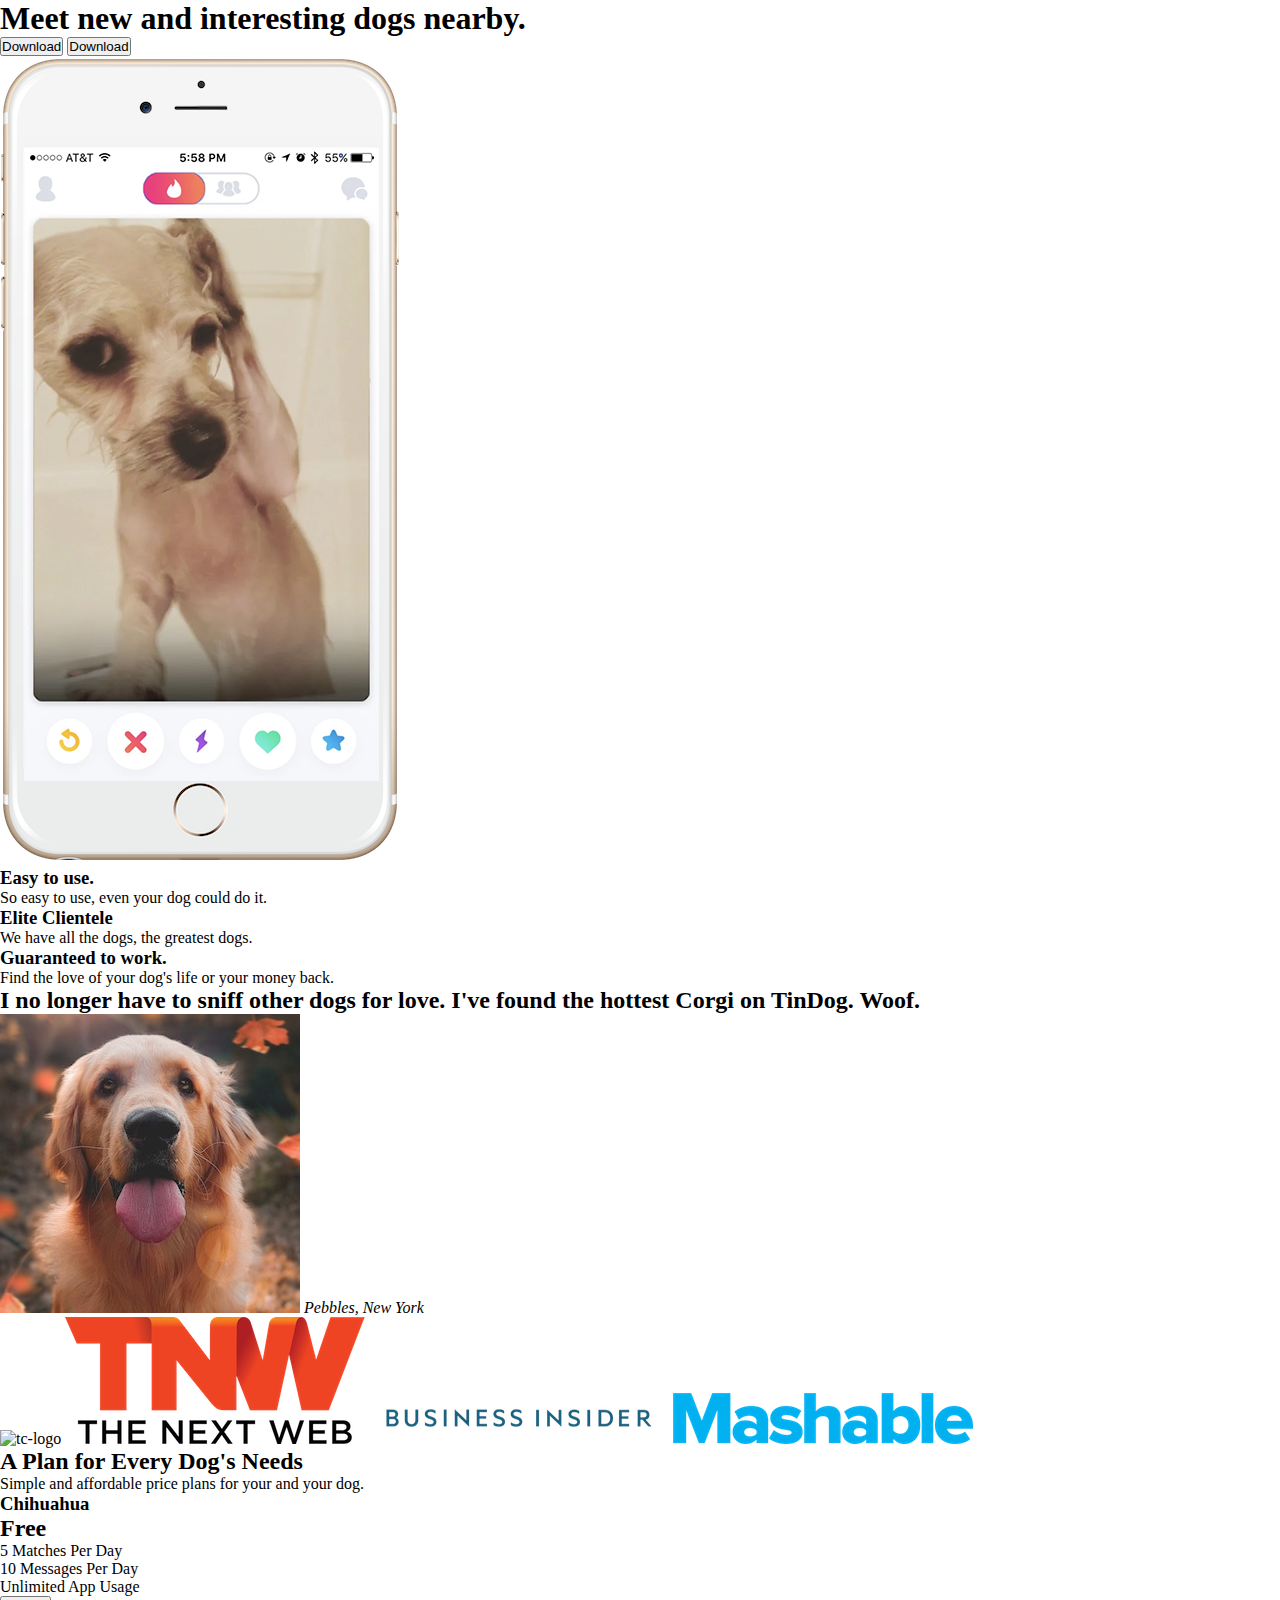
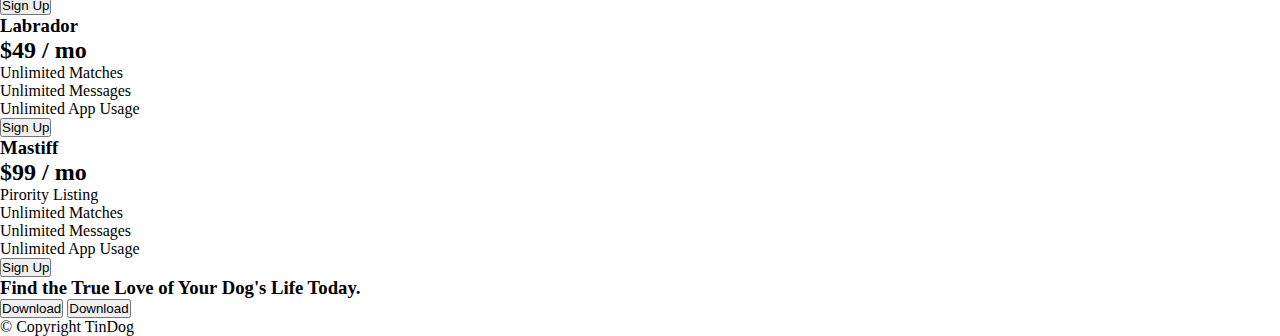
==== index.html @ cfd170e7 "first commit" ====
<!DOCTYPE html>
<html>

<head>
  <meta charset="utf-8">

  <!-- Adding Title -->
  <title>TinDog</title>



  <!-- Adding Google Fonts -->
  <link rel="preconnect" href="https://fonts.googleapis.com">
  <link rel="preconnect" href="https://fonts.gstatic.com" crossorigin>
  <link href="https://fonts.googleapis.com/css2?family=Montserrat:wght@100;400;900&display=swap" rel="stylesheet">



  <!-- Adding Bootstrap -->
    <link href="https://cdn.jsdelivr.net/npm/bootstrap@5.2.3/dist/css/bootstrap.min.css" rel="stylesheet"
      integrity="sha384-rbsA2VBKQhggwzxH7pPCaAqO46MgnOM80zW1RWuH61DGLwZJEdK2Kadq2F9CUG65" crossorigin="anonymous">

<!-- Adding External Sheets -->
<link rel="stylesheet" href="css/styles.css">


</head>



<body>

  
  <section id="title">

    <!-- Nav Bar -->




    <!-- Title -->

    <div>
      <h1>Meet new and interesting dogs nearby.</h1>
      <button type="button">Download</button>
      <button type="button">Download</button>
    </div>

      <div>
      <img src="images/iphone6.png" alt="iphone-mockup">
    </div>

  </section>


  <!-- Features -->

  <section id="features">

    <h3>Easy to use.</h3>
    <p>So easy to use, even your dog could do it.</p>

    <h3>Elite Clientele</h3>
    <p>We have all the dogs, the greatest dogs.</p>

    <h3>Guaranteed to work.</h3>
    <p>Find the love of your dog's life or your money back.</p>

  </section>


  <!-- Testimonials -->

  <section id="testimonials">

    <h2>I no longer have to sniff other dogs for love. I've found the hottest Corgi on TinDog. Woof.</h2>
    <img src="images/dog-img.jpg" alt="dog-profile">
    <em>Pebbles, New York</em>

    <!-- <h2 class="testimonial-text">My dog used to be so lonely, but with TinDog's help, they've found the love of their life. I think.</h2>
    <img class="testimonial-image" src="images/lady-img.jpg" alt="lady-profile">
    <em>Beverly, Illinois</em> -->

  </section>


  <!-- Press -->

  <section id="press">
    <img src="images/techcrunch.png" alt="tc-logo">
    <img src="images/tnw.png" alt="tnw-logo">
    <img src="images/bizinsider.png" alt="biz-insider-logo">
    <img src="images/mashable.png" alt="mashable-logo">

  </section>


  <!-- Pricing -->

  <section id="pricing">

    <h2>A Plan for Every Dog's Needs</h2>
    <p>Simple and affordable price plans for your and your dog.</p>


    <h3>Chihuahua</h3>
    <h2>Free</h2>
    <p>5 Matches Per Day</p>
    <p>10 Messages Per Day</p>
    <p>Unlimited App Usage</p>
    <button type="button">Sign Up</button>


    <h3>Labrador</h3>
    <h2>$49 / mo</h2>
    <p>Unlimited Matches</p>
    <p>Unlimited Messages</p>
    <p>Unlimited App Usage</p>
    <button type="button">Sign Up</button>


    <h3>Mastiff</h3>
    <h2>$99 / mo</h2>
    <p>Pirority Listing</p>
    <p>Unlimited Matches</p>
    <p>Unlimited Messages</p>
    <p>Unlimited App Usage</p>
    <button type="button">Sign Up</button>

  </section>


  <!-- Call to Action -->

  <section id="cta">

    <h3>Find the True Love of Your Dog's Life Today.</h3>
    <button type="button">Download</button>
    <button type="button">Download</button>

  </section>


  <!-- Footer -->

  <footer id="footer">

    <p>© Copyright TinDog</p>

  </footer>


</body>

</html>
---- css/styles.css ----
*{
    margin: 0;
    padding: 0;
    box-sizing: border-box;
}
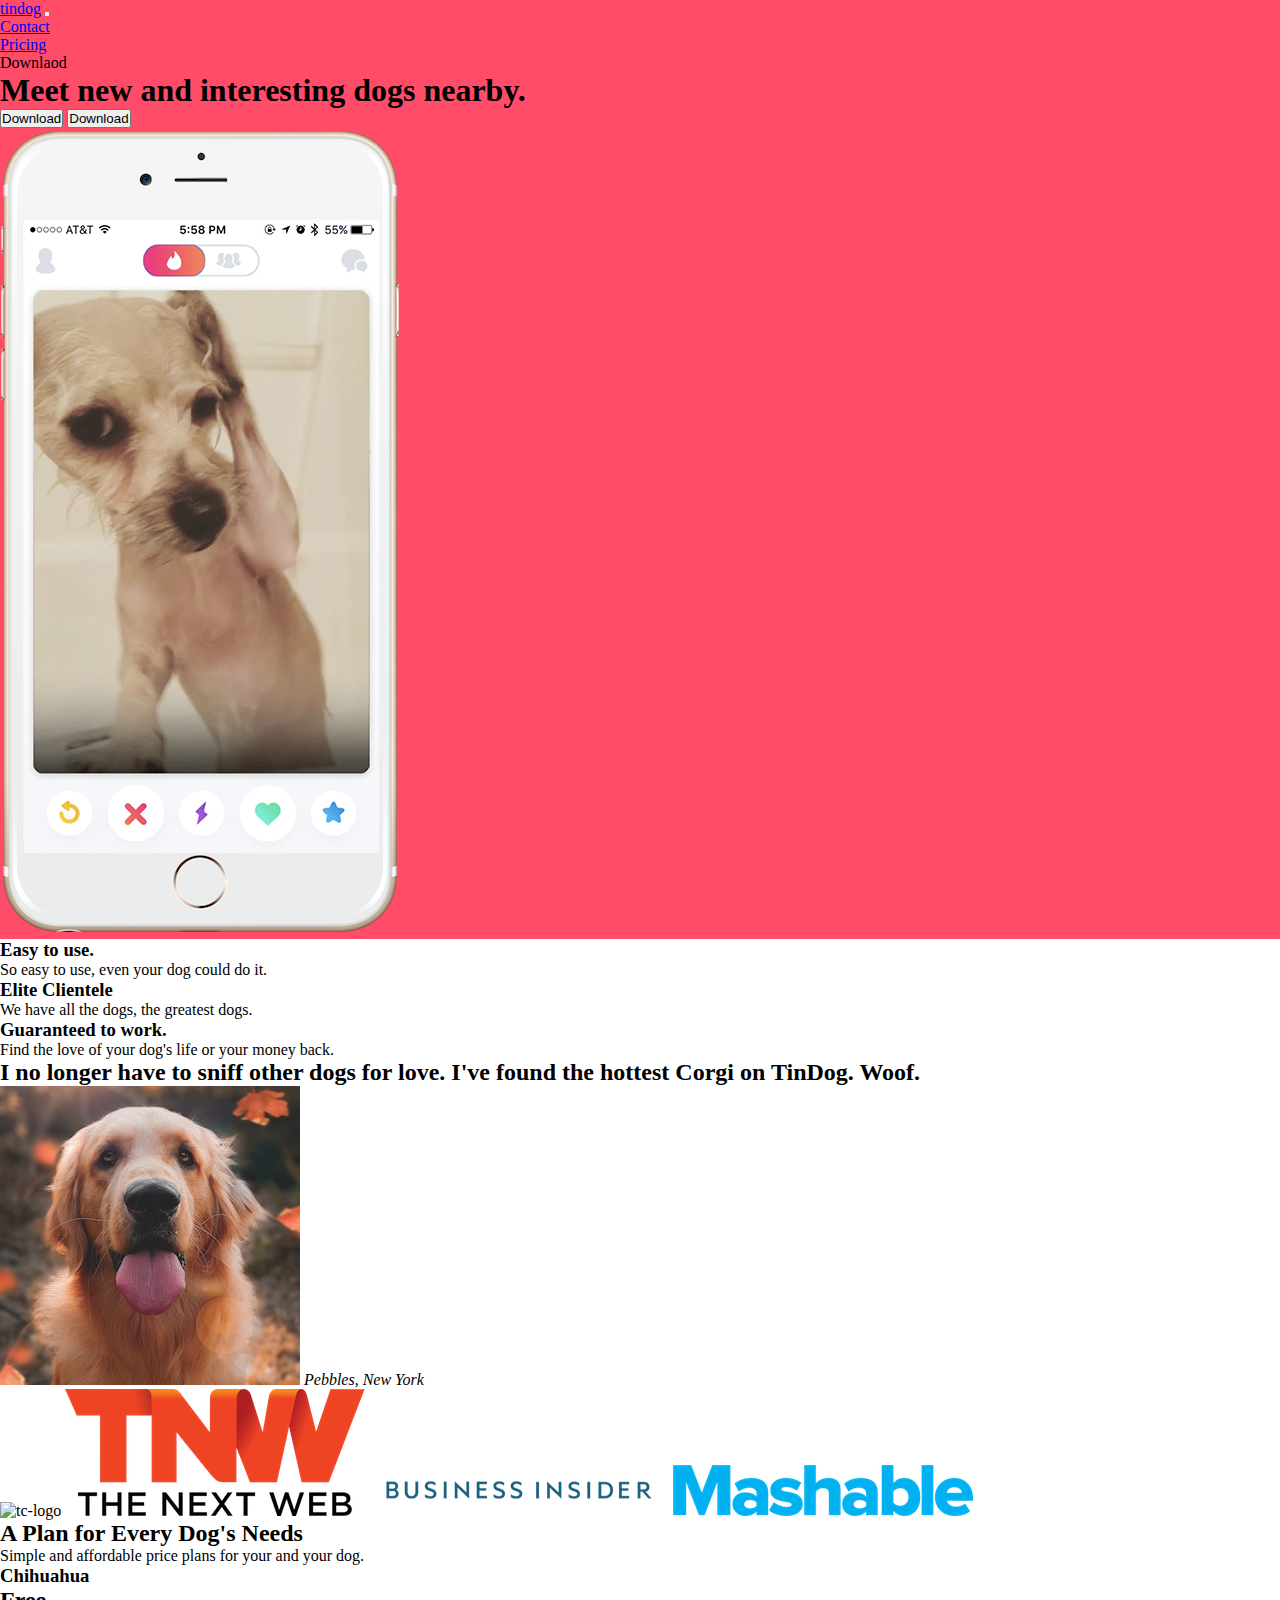
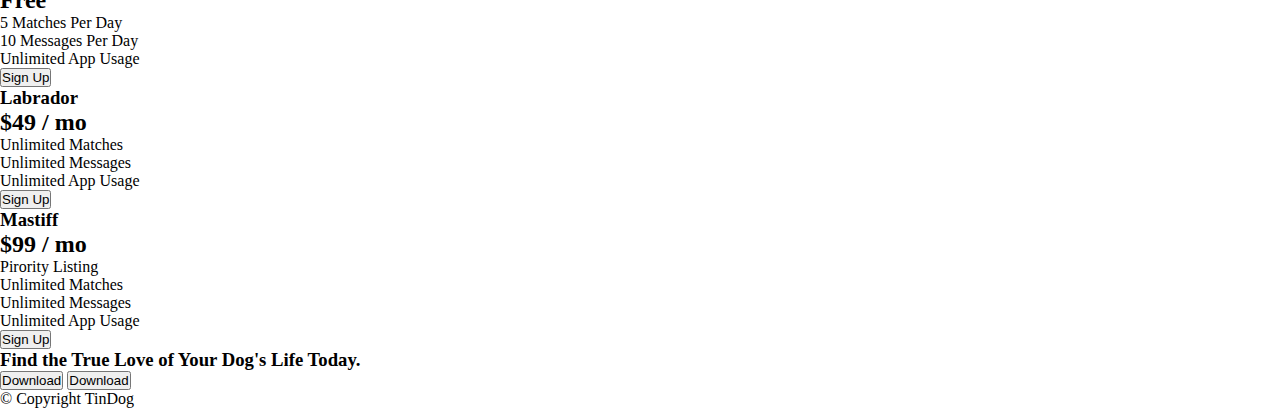
==== commit 66d9b014: "title section first stage" ====
--- a/index.html
+++ b/index.html
@@ -31,26 +31,61 @@
 <body>
 
   
-  <section id="title">
+  <header id="title">
 
     <!-- Nav Bar -->
-
+    <nav class="navbar navbar-expand-lg bg-dark navbar-dark">
+      <div class="container-fluid">
+        <a class="navbar-brand" href="#">tindog</a>
+        <button class="navbar-toggler" type="button" data-bs-toggle="collapse" data-bs-target="#navbarSupportedContent"
+          aria-controls="navbarSupportedContent" aria-expanded="false" aria-label="Toggle navigation">
+          <span class="navbar-toggler-icon"></span>
+        </button>
+        <div class="collapse navbar-collapse" id="navbarSupportedContent">
+          <ul class="navbar-nav ms-auto mb-2 mb-lg-0">
+            <li class="nav-item">
+              <a class="nav-link active" aria-current="page" href="#">Contact</a>
+            </li>
+            <li class="nav-item">
+              <a class="nav-link" href="#">Pricing</a>
+            </li>
+     
+            <li class="nav-item">
+              <a class="nav-link">Downlaod</a>
+            </li>
+          </ul>
+      
+        </div>
+      </div>
+    </nav>
 
 
 
     <!-- Title -->
 
+
+
+    
+
+<div class="container-fluid">
+  <div class="row">
+    <div class="col-md-6">
     <div>
       <h1>Meet new and interesting dogs nearby.</h1>
       <button type="button">Download</button>
       <button type="button">Download</button>
     </div>
+    </div>
+    <div class="col-md-6">
+        <div>
+          <img src="images/iphone6.png" alt="iphone-mockup">
+        </div>
+    </div>
+  </div>
+</div>
 
-      <div>
-      <img src="images/iphone6.png" alt="iphone-mockup">
-    </div>
 
-  </section>
+  </header>
 
 
   <!-- Features -->
@@ -150,6 +185,9 @@
   </footer>
 
 
+  <!-- Adding JS for Bootstrap -->
+  <script src="https://cdn.jsdelivr.net/npm/bootstrap@5.2.3/dist/js/bootstrap.bundle.min.js"
+    integrity="sha384-kenU1KFdBIe4zVF0s0G1M5b4hcpxyD9F7jL+jjXkk+Q2h455rYXK/7HAuoJl+0I4" crossorigin="anonymous"></script>
 </body>
 
 </html>
--- a/css/styles.css
+++ b/css/styles.css
@@ -2,4 +2,9 @@
     margin: 0;
     padding: 0;
     box-sizing: border-box;
+}
+
+
+#title {
+    background-color: #ff4c68;
 }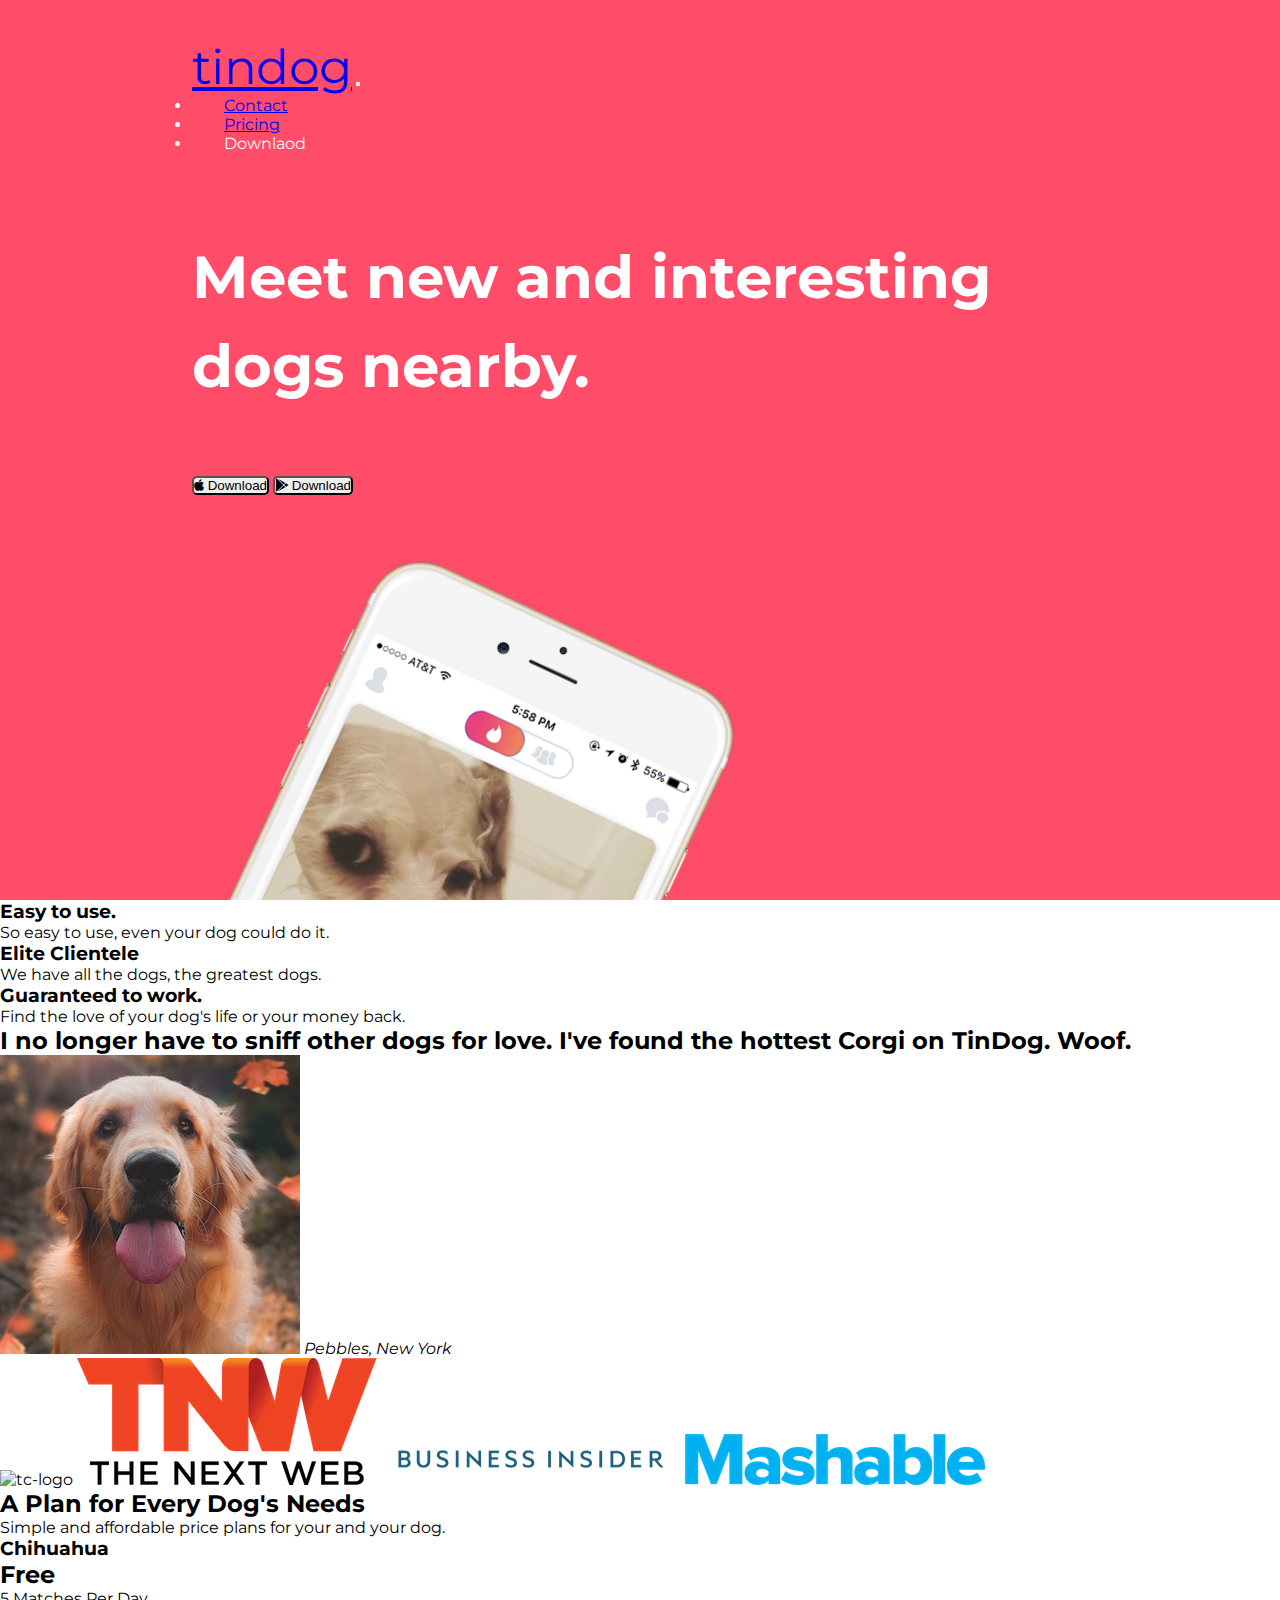
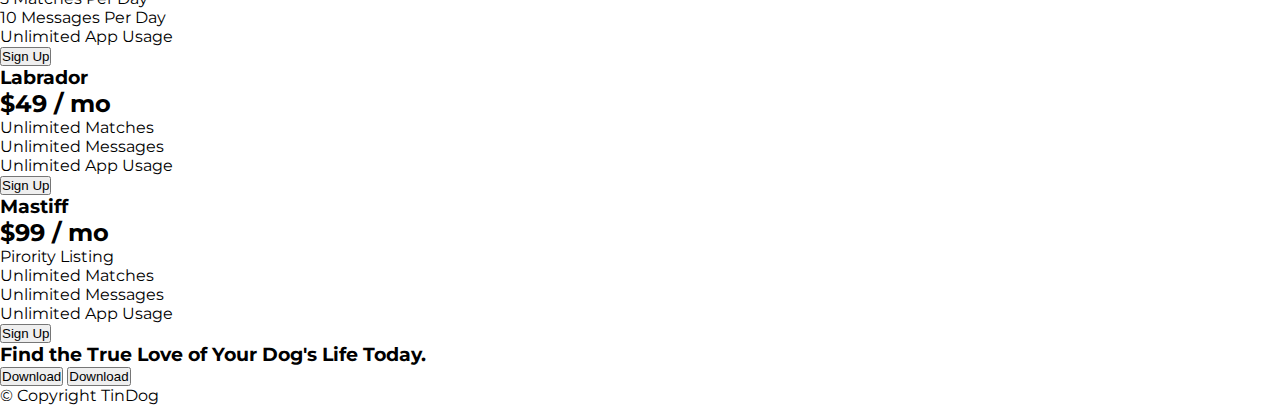
==== commit 4b4debfd: "header section 1.0" ====
--- a/index.html
+++ b/index.html
@@ -17,11 +17,17 @@
 
 
   <!-- Adding Bootstrap -->
-    <link href="https://cdn.jsdelivr.net/npm/bootstrap@5.2.3/dist/css/bootstrap.min.css" rel="stylesheet"
-      integrity="sha384-rbsA2VBKQhggwzxH7pPCaAqO46MgnOM80zW1RWuH61DGLwZJEdK2Kadq2F9CUG65" crossorigin="anonymous">
-
-<!-- Adding External Sheets -->
-<link rel="stylesheet" href="css/styles.css">
+  <link href="https://cdn.jsdelivr.net/npm/bootstrap@5.2.3/dist/css/bootstrap.min.css" rel="stylesheet"
+    integrity="sha384-rbsA2VBKQhggwzxH7pPCaAqO46MgnOM80zW1RWuH61DGLwZJEdK2Kadq2F9CUG65" crossorigin="anonymous">
+
+
+
+  <!-- Adding Font Awesome -->
+  <link rel="stylesheet" href="https://cdnjs.cloudflare.com/ajax/libs/font-awesome/6.2.1/css/all.min.css">
+
+
+  <!-- Adding External Sheets -->
+  <link rel="stylesheet" href="css/styles.css">
 
 
 </head>
@@ -30,61 +36,63 @@
 
 <body>
 
-  
+
   <header id="title">
-
-    <!-- Nav Bar -->
-    <nav class="navbar navbar-expand-lg bg-dark navbar-dark">
-      <div class="container-fluid">
-        <a class="navbar-brand" href="#">tindog</a>
-        <button class="navbar-toggler" type="button" data-bs-toggle="collapse" data-bs-target="#navbarSupportedContent"
-          aria-controls="navbarSupportedContent" aria-expanded="false" aria-label="Toggle navigation">
-          <span class="navbar-toggler-icon"></span>
-        </button>
-        <div class="collapse navbar-collapse" id="navbarSupportedContent">
-          <ul class="navbar-nav ms-auto mb-2 mb-lg-0">
-            <li class="nav-item">
-              <a class="nav-link active" aria-current="page" href="#">Contact</a>
-            </li>
-            <li class="nav-item">
-              <a class="nav-link" href="#">Pricing</a>
-            </li>
-     
-            <li class="nav-item">
-              <a class="nav-link">Downlaod</a>
-            </li>
-          </ul>
-      
+    <div class="container-fluid">
+      <!-- Nav Bar -->
+      <nav class="navbar navbar-expand-lg navbar-dark">
+        <div class="container px-0">
+          <a class="navbar-brand" href="#">tindog</a>
+          <button class="navbar-toggler" type="button" data-bs-toggle="collapse"
+            data-bs-target="#navbarSupportedContent" aria-controls="navbarSupportedContent" aria-expanded="false"
+            aria-label="Toggle navigation">
+            <span class="navbar-toggler-icon"></span>
+          </button>
+          <div class="collapse navbar-collapse" id="navbarSupportedContent">
+            <ul class="navbar-nav ms-auto mb-2 mb-lg-0">
+              <li class="nav-item">
+                <a class="nav-link" aria-current="page" href="#">Contact</a>
+              </li>
+              <li class="nav-item">
+                <a class="nav-link" href="#">Pricing</a>
+              </li>
+
+              <li class="nav-item">
+                <a class="nav-link">Downlaod</a>
+              </li>
+            </ul>
+
+          </div>
+        </div>
+      </nav>
+
+
+
+      <!-- Title -->
+
+
+
+
+
+
+      <div class="row">
+        <div class="col-lg-6 ">
+          <div>
+            <h1>Meet new and interesting dogs nearby.</h1>
+
+            <button type="button" class="btn btn-dark btn-lg me-3"> <i class="fa-brands fa-apple"></i> Download</button>
+            <button type="button" class="btn btn-outline-light btn-lg"> <i class="fa-brands fa-google-play"></i> Download</button>
+          </div>
+        </div>
+        <div class="col-lg-6 try">
+          <div>
+            <img src="images/iphone6.png" alt="iphone-mockup" class="img-fluid">
+          </div>
         </div>
       </div>
-    </nav>
-
-
-
-    <!-- Title -->
-
-
-
-    
-
-<div class="container-fluid">
-  <div class="row">
-    <div class="col-md-6">
-    <div>
-      <h1>Meet new and interesting dogs nearby.</h1>
-      <button type="button">Download</button>
-      <button type="button">Download</button>
+
+
     </div>
-    </div>
-    <div class="col-md-6">
-        <div>
-          <img src="images/iphone6.png" alt="iphone-mockup">
-        </div>
-    </div>
-  </div>
-</div>
-
-
   </header>
 
 
@@ -187,7 +195,8 @@
 
   <!-- Adding JS for Bootstrap -->
   <script src="https://cdn.jsdelivr.net/npm/bootstrap@5.2.3/dist/js/bootstrap.bundle.min.js"
-    integrity="sha384-kenU1KFdBIe4zVF0s0G1M5b4hcpxyD9F7jL+jjXkk+Q2h455rYXK/7HAuoJl+0I4" crossorigin="anonymous"></script>
+    integrity="sha384-kenU1KFdBIe4zVF0s0G1M5b4hcpxyD9F7jL+jjXkk+Q2h455rYXK/7HAuoJl+0I4"
+    crossorigin="anonymous"></script>
 </body>
 
-</html>
+</html>--- a/css/styles.css
+++ b/css/styles.css
@@ -1,10 +1,68 @@
-*{
+* {
     margin: 0;
     padding: 0;
     box-sizing: border-box;
 }
 
+body {
+    font-family: 'Montserrat', sans-serif;
+}
+
+
+h1 {
+    font-family: 'Montserrat', sans-serif;
+    font-weight: bold;
+    font-size: 3rem;
+    line-height: 1.5;
+}
+
+
+.container-fluid {
+    padding: 3% 15%;
+}
+
+
 
 #title {
     background-color: #ff4c68;
-}+}
+
+
+
+header {
+    height: 100vh;
+    color: white;
+    overflow: hidden;
+
+}
+
+header img {
+    padding-top: 6rem;
+    transform: rotate(25deg);
+    margin-left: 2rem;
+
+}
+
+header h1 {
+    font-size: 3.7rem;
+    margin: 5rem 0 4rem 0;
+}
+
+header .btn {
+    border-radius: .3rem;
+}
+
+
+header ul li {
+    padding: 0 2rem;
+}
+
+
+.navbar-brand {
+    font-size: 3rem;
+    font-family: 'Montserrat', sans-serif;
+
+}
+
+
+
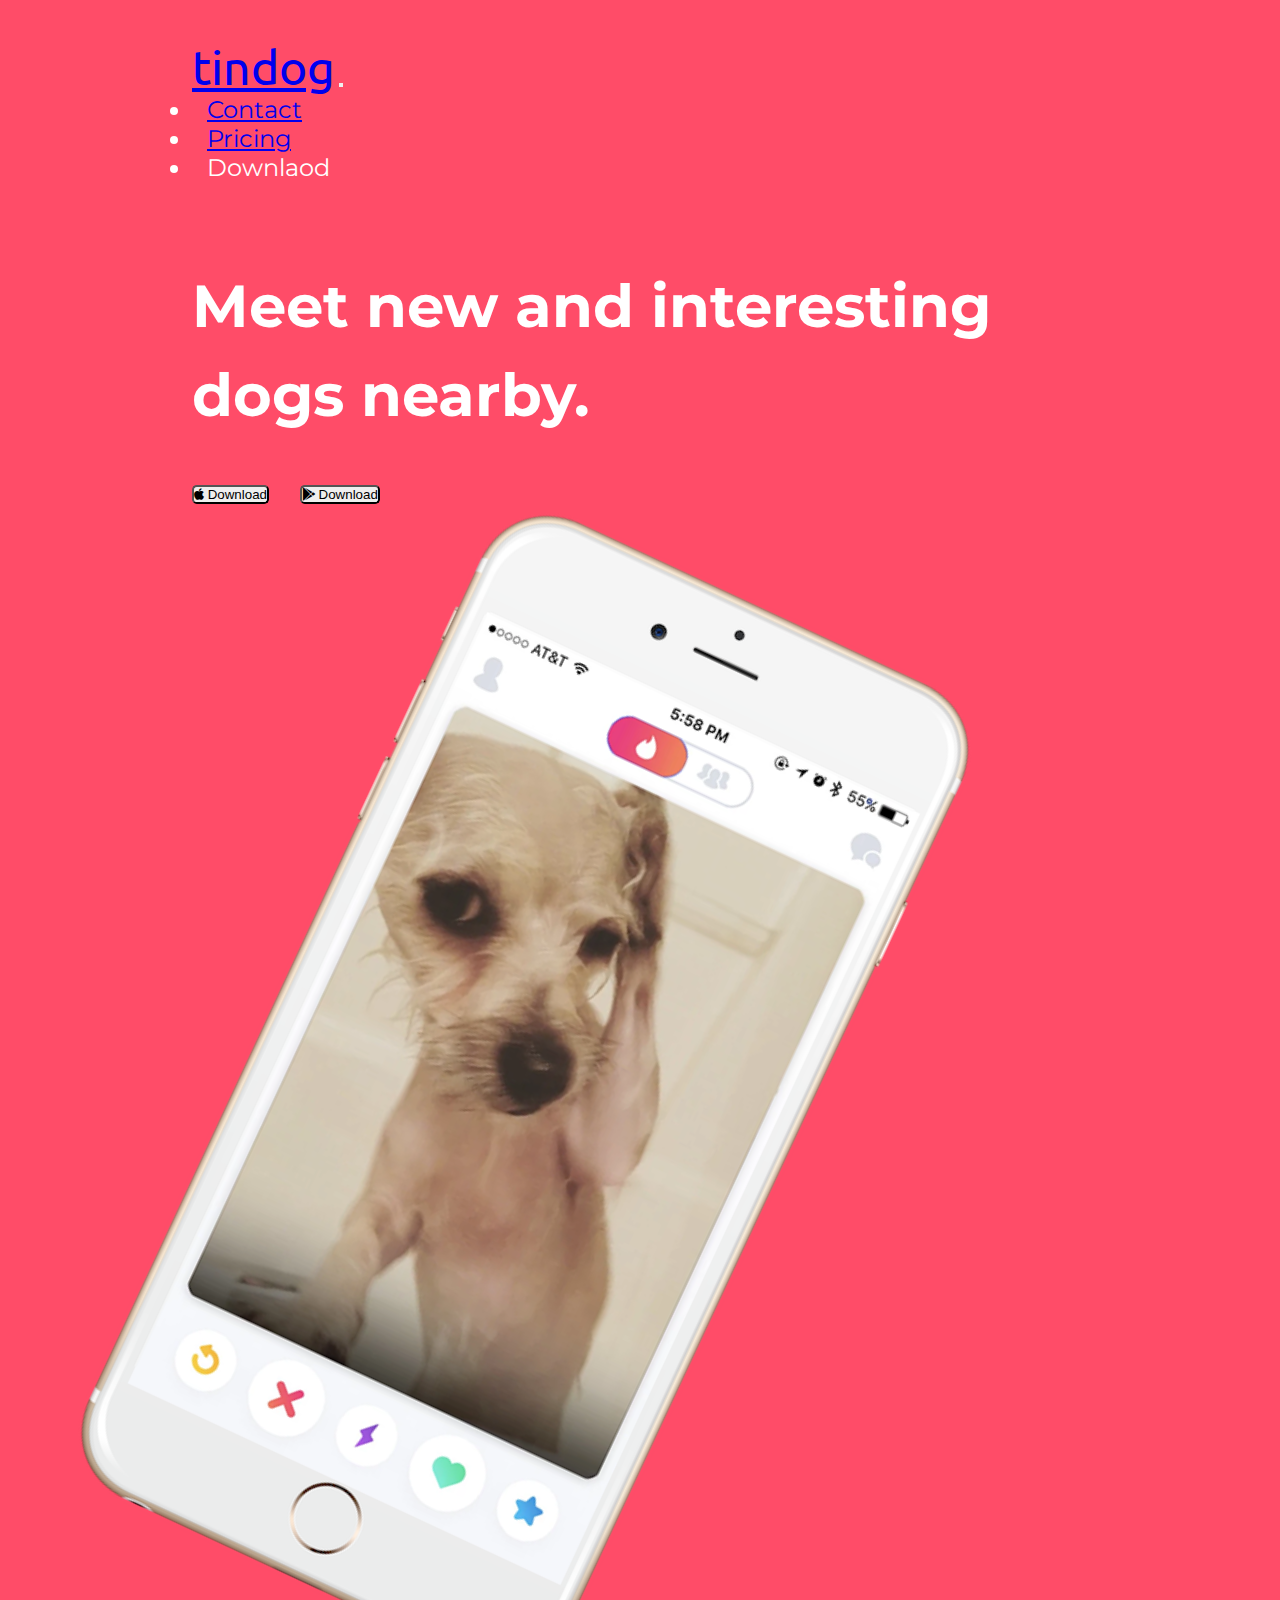
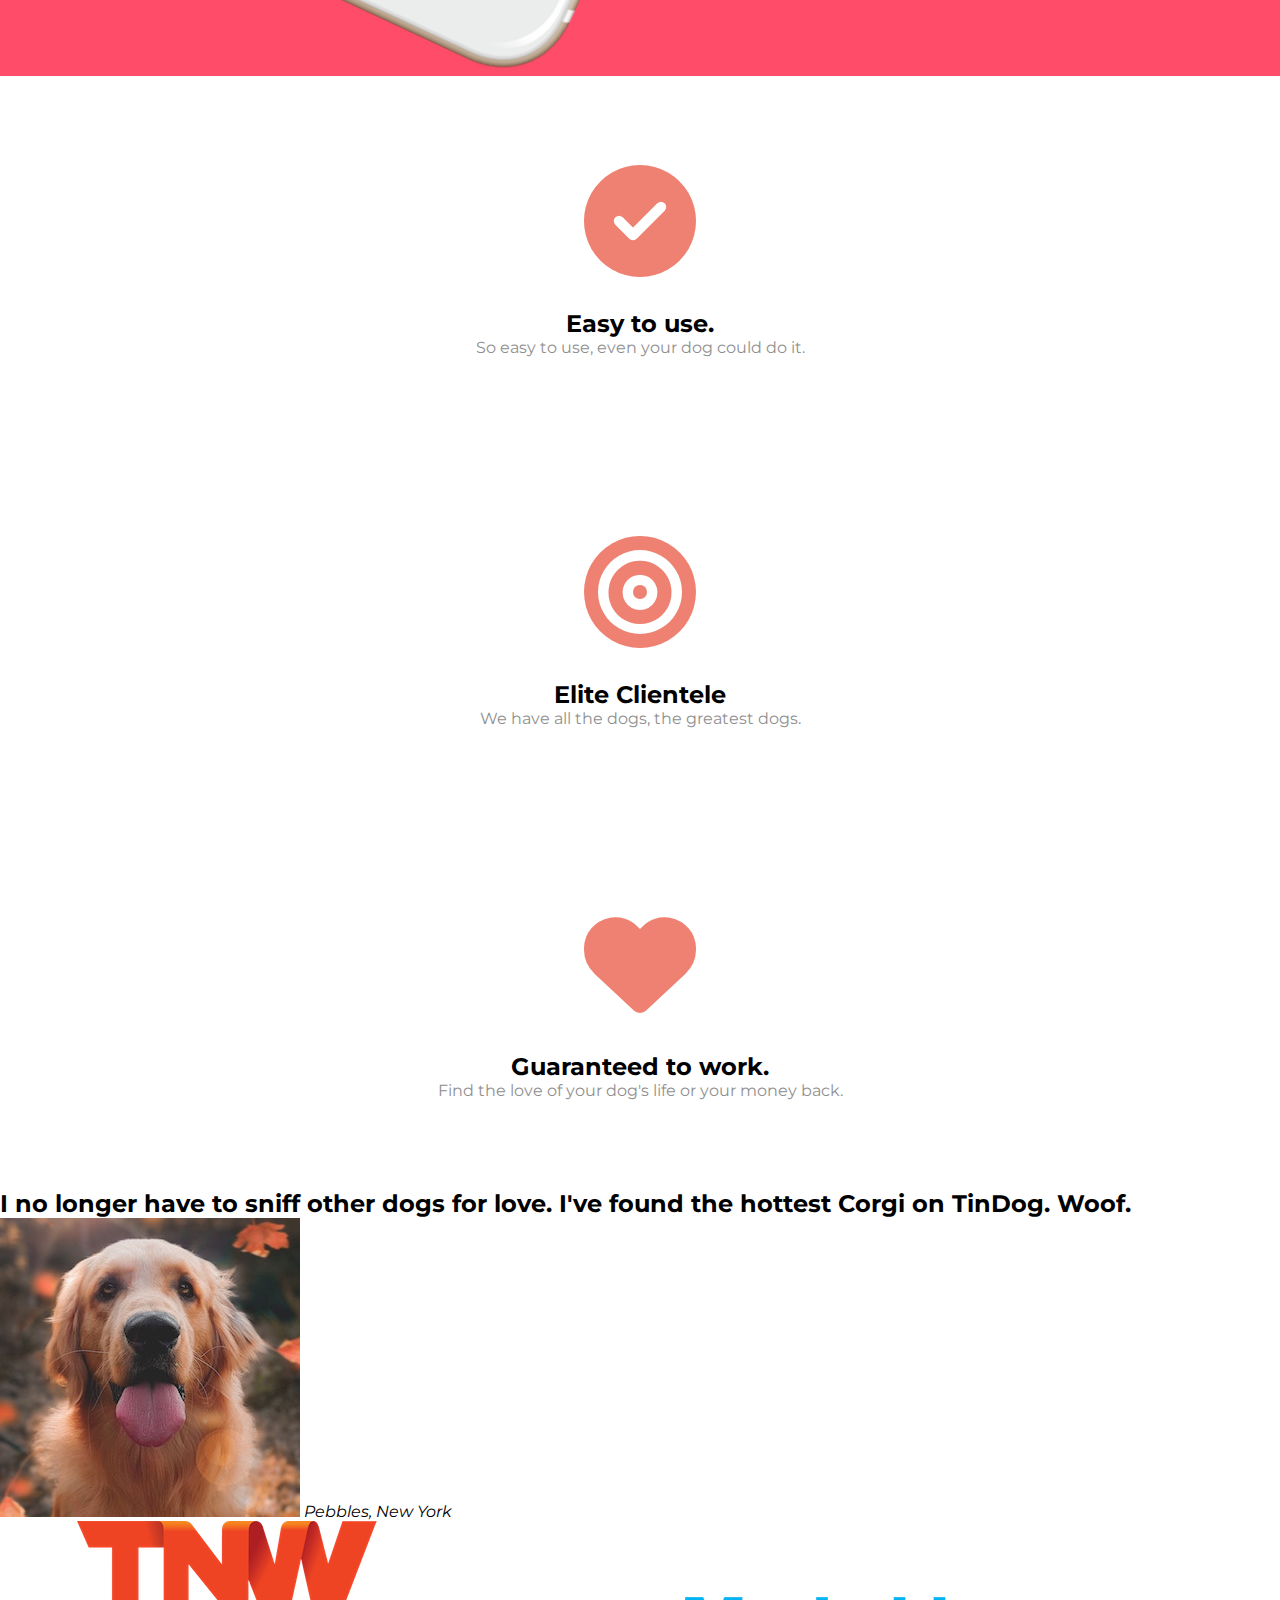
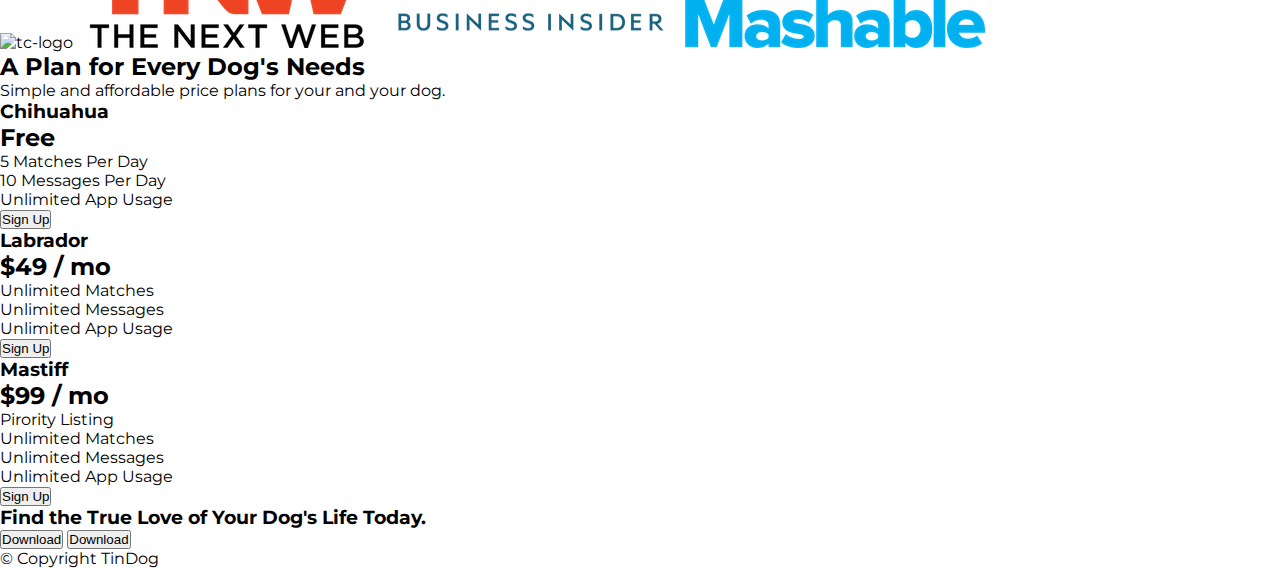
==== commit f900e9ae: "Features Section Complete" ====
--- a/index.html
+++ b/index.html
@@ -12,7 +12,9 @@
   <!-- Adding Google Fonts -->
   <link rel="preconnect" href="https://fonts.googleapis.com">
   <link rel="preconnect" href="https://fonts.gstatic.com" crossorigin>
-  <link href="https://fonts.googleapis.com/css2?family=Montserrat:wght@100;400;900&display=swap" rel="stylesheet">
+  <link
+    href="https://fonts.googleapis.com/css2?family=Montserrat:wght@100;400;900&family=Ubuntu:wght@300;500;700&display=swap"
+    rel="stylesheet">
 
 
 
@@ -80,13 +82,16 @@
           <div>
             <h1>Meet new and interesting dogs nearby.</h1>
 
-            <button type="button" class="btn btn-dark btn-lg me-3"> <i class="fa-brands fa-apple"></i> Download</button>
-            <button type="button" class="btn btn-outline-light btn-lg"> <i class="fa-brands fa-google-play"></i> Download</button>
+            <button type="button" class="btn btn-dark btn-lg download-button"> <i class="fa-brands fa-apple"></i>
+              Download</button>
+            <button type="button" class="btn btn-outline-light download-button btn-lg"> <i
+                class="fa-brands fa-google-play"></i>
+              Download</button>
           </div>
         </div>
         <div class="col-lg-6 try">
           <div>
-            <img src="images/iphone6.png" alt="iphone-mockup" class="img-fluid">
+            <img src="images/iphone6.png" alt="iphone-mockup" class="title-img">
           </div>
         </div>
       </div>
@@ -99,15 +104,35 @@
   <!-- Features -->
 
   <section id="features">
-
-    <h3>Easy to use.</h3>
-    <p>So easy to use, even your dog could do it.</p>
-
-    <h3>Elite Clientele</h3>
-    <p>We have all the dogs, the greatest dogs.</p>
-
-    <h3>Guaranteed to work.</h3>
-    <p>Find the love of your dog's life or your money back.</p>
+    <div class="container">
+      <div class="row ">
+        <div class="col-sm-12 col-lg-4 feature">
+          <i class="fa-solid fa-circle-check"></i>
+          <h3>Easy to use.</h3>
+          <p>So easy to use, even your dog could do it.</p>
+        </div>
+
+        <div class="col-sm-12 col-lg-4 feature">
+          <i class="fa-solid fa-bullseye"></i>
+          <h3>Elite Clientele</h3>
+          <p>We have all the dogs, the greatest dogs.</p>
+        </div>
+
+        <div class="col-sm-12 col-lg-4 feature">
+          <i class="fa-solid fa-heart"></i>
+          <h3>Guaranteed to work.</h3>
+          <p>Find the love of your dog's life or your money back.</p>
+        </div>
+
+
+      </div>
+    </div>
+
+
+
+
+
+
 
   </section>
 
--- a/css/styles.css
+++ b/css/styles.css
@@ -12,8 +12,9 @@
 h1 {
     font-family: 'Montserrat', sans-serif;
     font-weight: bold;
-    font-size: 3rem;
+    font-size: 3.7rem;
     line-height: 1.5;
+
 }
 
 
@@ -22,47 +23,73 @@
 }
 
 
-
 #title {
+    color: white;
     background-color: #ff4c68;
 }
 
 
 
-header {
-    height: 100vh;
-    color: white;
-    overflow: hidden;
+/* Navigation Bar */
+.navbar {
+    padding: 0 0 5rem;
 
-}
-
-header img {
-    padding-top: 6rem;
-    transform: rotate(25deg);
-    margin-left: 2rem;
-
-}
-
-header h1 {
-    font-size: 3.7rem;
-    margin: 5rem 0 4rem 0;
-}
-
-header .btn {
-    border-radius: .3rem;
-}
-
-
-header ul li {
-    padding: 0 2rem;
 }
 
 
 .navbar-brand {
     font-size: 3rem;
-    font-family: 'Montserrat', sans-serif;
+    font-family: 'Ubuntu', sans-serif;
 
+}
+
+nav ul li {
+    font-size: 1.5rem;
+    font-weight: 400;
+    padding: 0 15px;
 }
 
 
 
+/* Buttons */
+
+.download-button {
+    margin: 5% 3% 5% 0;
+    border-radius: .3rem;
+}
+
+
+/* Title Image */
+.title-img{
+    width: 60%;
+    transform: rotate(25deg);
+    margin-left: 4rem;
+}
+
+
+
+/* Features Section */
+.feature {
+    padding: 7% 3%;
+    text-align: center;
+}
+
+.feature i {
+    font-size: 7rem;
+    color: #ef8172;
+    padding: 0 0 2rem 0;
+}
+
+.feature i:hover{
+    color: #ff4c68;
+}
+
+.feature h3 {
+    font-size: 1.5rem;
+    font-weight: 700;
+}
+
+.feature p{
+    padding: 0 15%;
+    color: #8f8f8f;
+}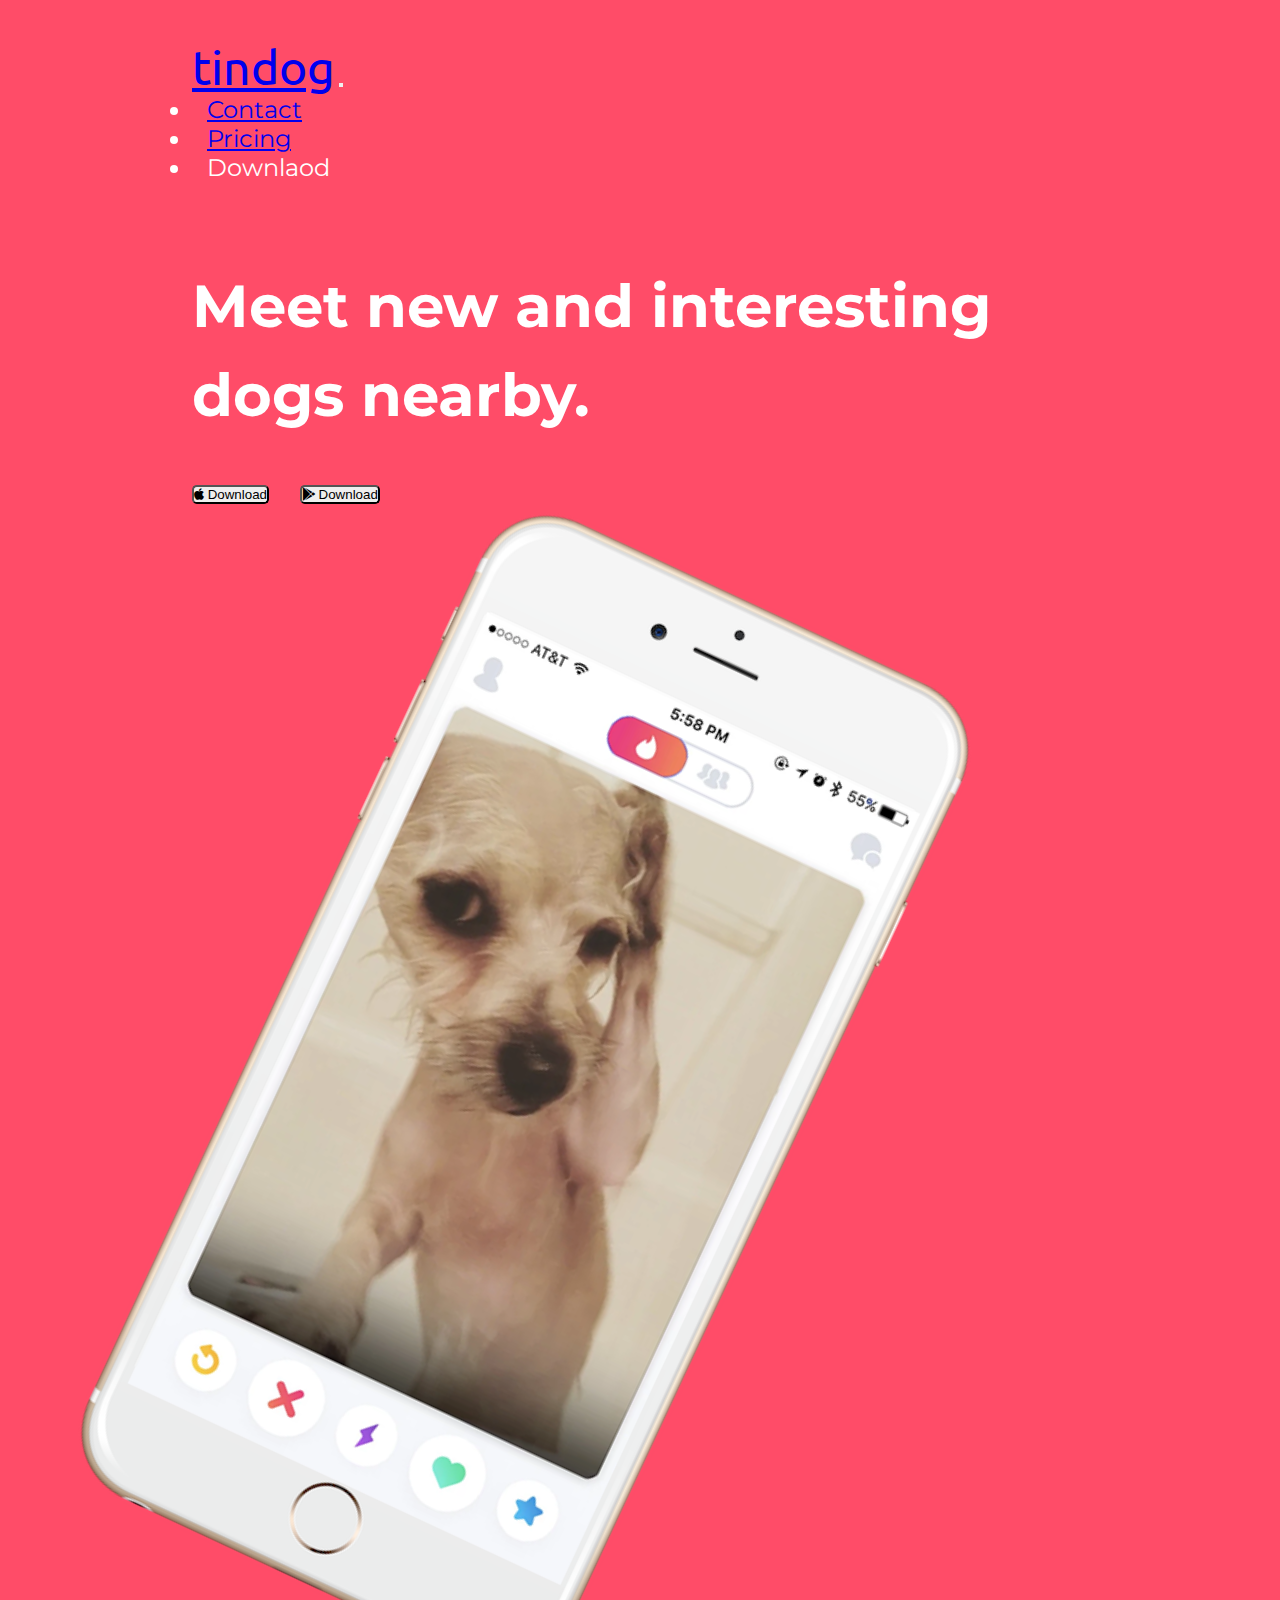
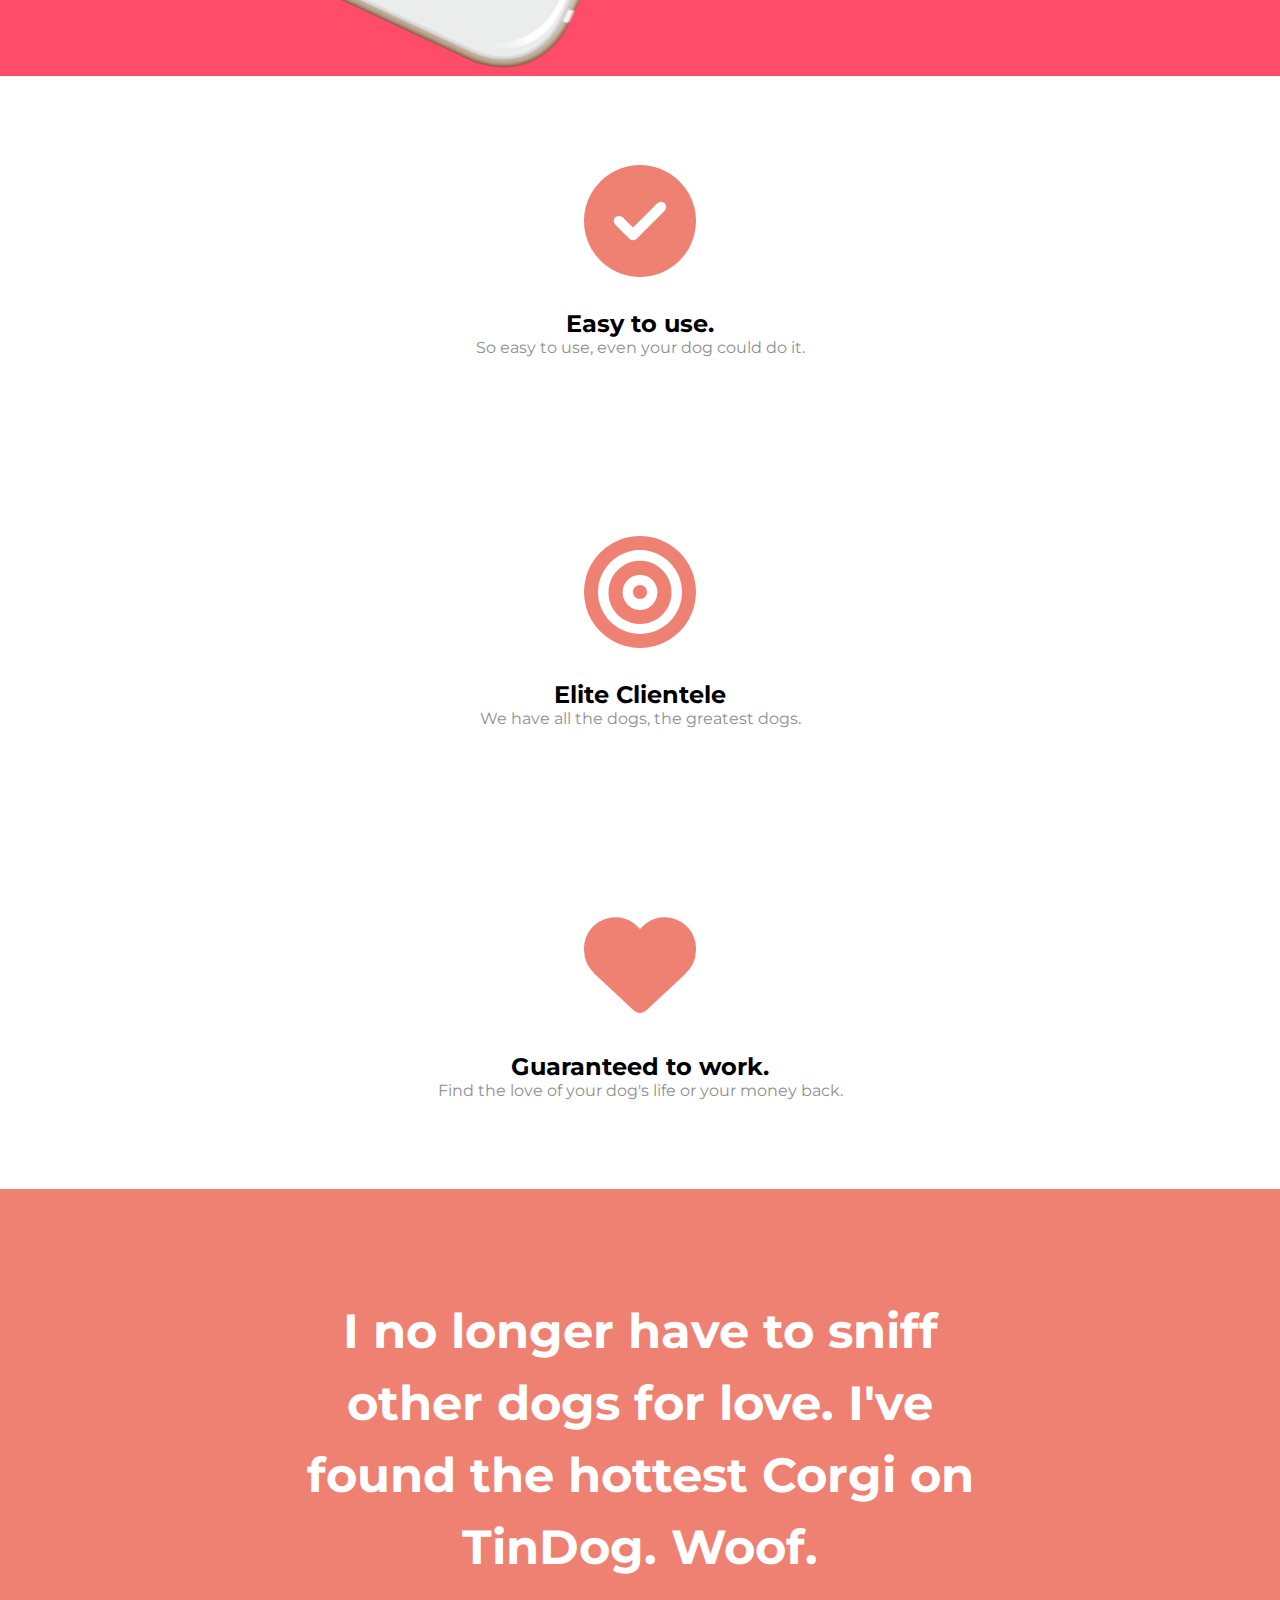
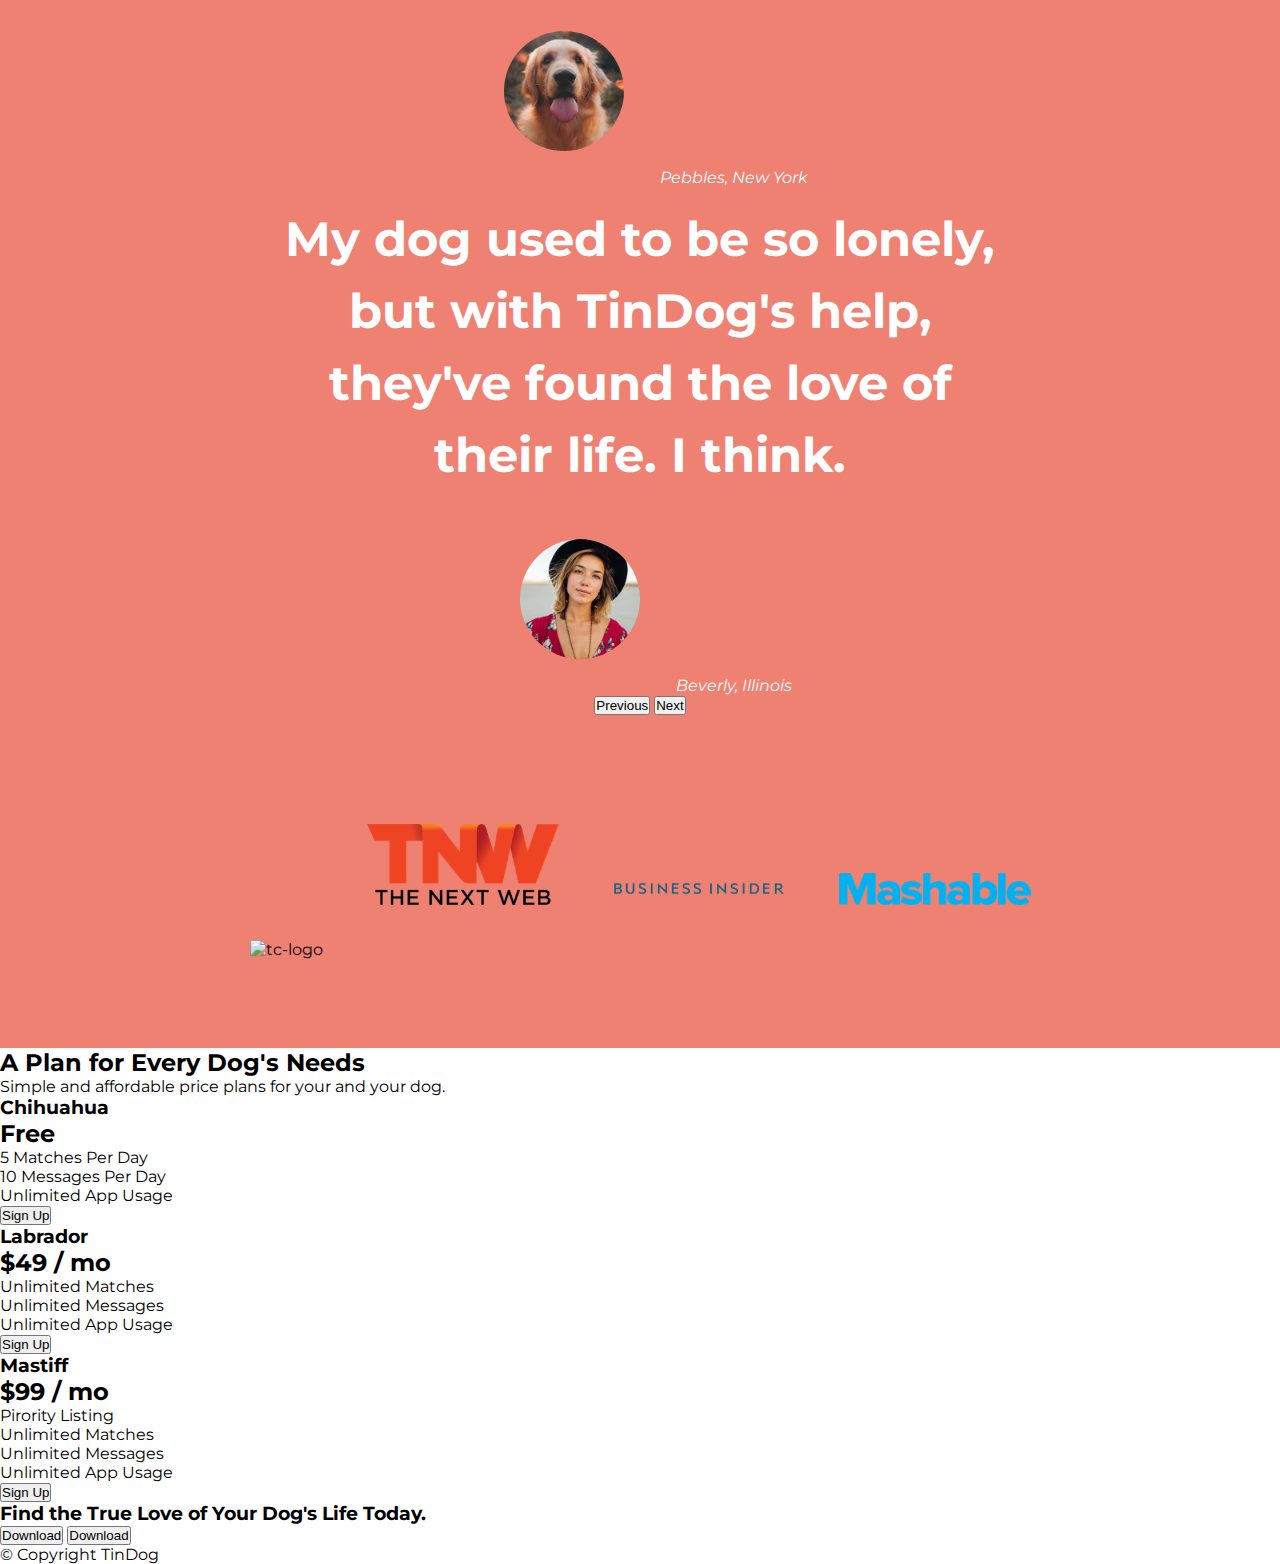
==== commit d4f5985a: "Testitimonials Section" ====
--- a/index.html
+++ b/index.html
@@ -102,7 +102,6 @@
 
 
   <!-- Features -->
-
   <section id="features">
     <div class="container">
       <div class="row ">
@@ -123,31 +122,48 @@
           <h3>Guaranteed to work.</h3>
           <p>Find the love of your dog's life or your money back.</p>
         </div>
-
-
       </div>
     </div>
-
-
-
-
-
-
-
-  </section>
+  </section>
+
+
+
 
 
   <!-- Testimonials -->
 
   <section id="testimonials">
-
-    <h2>I no longer have to sniff other dogs for love. I've found the hottest Corgi on TinDog. Woof.</h2>
-    <img src="images/dog-img.jpg" alt="dog-profile">
-    <em>Pebbles, New York</em>
-
-    <!-- <h2 class="testimonial-text">My dog used to be so lonely, but with TinDog's help, they've found the love of their life. I think.</h2>
-    <img class="testimonial-image" src="images/lady-img.jpg" alt="lady-profile">
-    <em>Beverly, Illinois</em> -->
+    <div id="carouselExampleControls" class="carousel slide" data-bs-ride="carousel" data-bs-interval="3000" >
+      <div class="carousel-inner">
+        <div class="carousel-item active">
+          <h2>I no longer have to sniff other dogs for love. I've found the hottest Corgi on TinDog. Woof.</h2>
+          <img src="images/dog-img.jpg" alt="dog-profile">
+          <em>Pebbles, New York</em>
+        </div>
+
+        <div class="carousel-item ">
+          <h2 class="testimonial-text">My dog used to be so lonely, but with TinDog's help, they've found the love of
+            their life. I think.</h2>
+          <img class="testimonial-image" src="images/lady-img.jpg" alt="lady-profile">
+          <em>Beverly, Illinois</em>
+        </div>
+
+      </div>
+      <button class="carousel-control-prev" type="button" data-bs-target="#carouselExampleControls"
+        data-bs-slide="prev">
+        <span class="carousel-control-prev-icon" aria-hidden="true"></span>
+        <span class="visually-hidden">Previous</span>
+      </button>
+      <button class="carousel-control-next" type="button" data-bs-target="#carouselExampleControls"
+        data-bs-slide="next">
+        <span class="carousel-control-next-icon" aria-hidden="true"></span>
+        <span class="visually-hidden">Next</span>
+      </button>
+    </div>
+
+
+
+
 
   </section>
 
--- a/css/styles.css
+++ b/css/styles.css
@@ -92,4 +92,43 @@
 .feature p{
     padding: 0 15%;
     color: #8f8f8f;
+}
+
+
+/* Testimonials Section */
+
+#testimonials {
+    padding: 7% 3%;
+    color: white;
+    text-align: center;
+    background-color: #ef8172;
+
+} 
+
+#testimonials h2 {
+    line-height: 1.5;
+    padding: 1rem 20%;
+    font-size: 3rem;
+    font-weight: 700;
+}
+
+
+#testimonials img {
+    width: 10%;
+    border-radius: 100%;
+    margin: 2rem;
+}
+
+
+
+#press {
+    background-color: #ef8172;
+    padding-bottom: 3%;
+    text-align: center;
+}
+
+
+#press img {
+    width: 15%;
+    margin: 20px 20px 50px ;
 }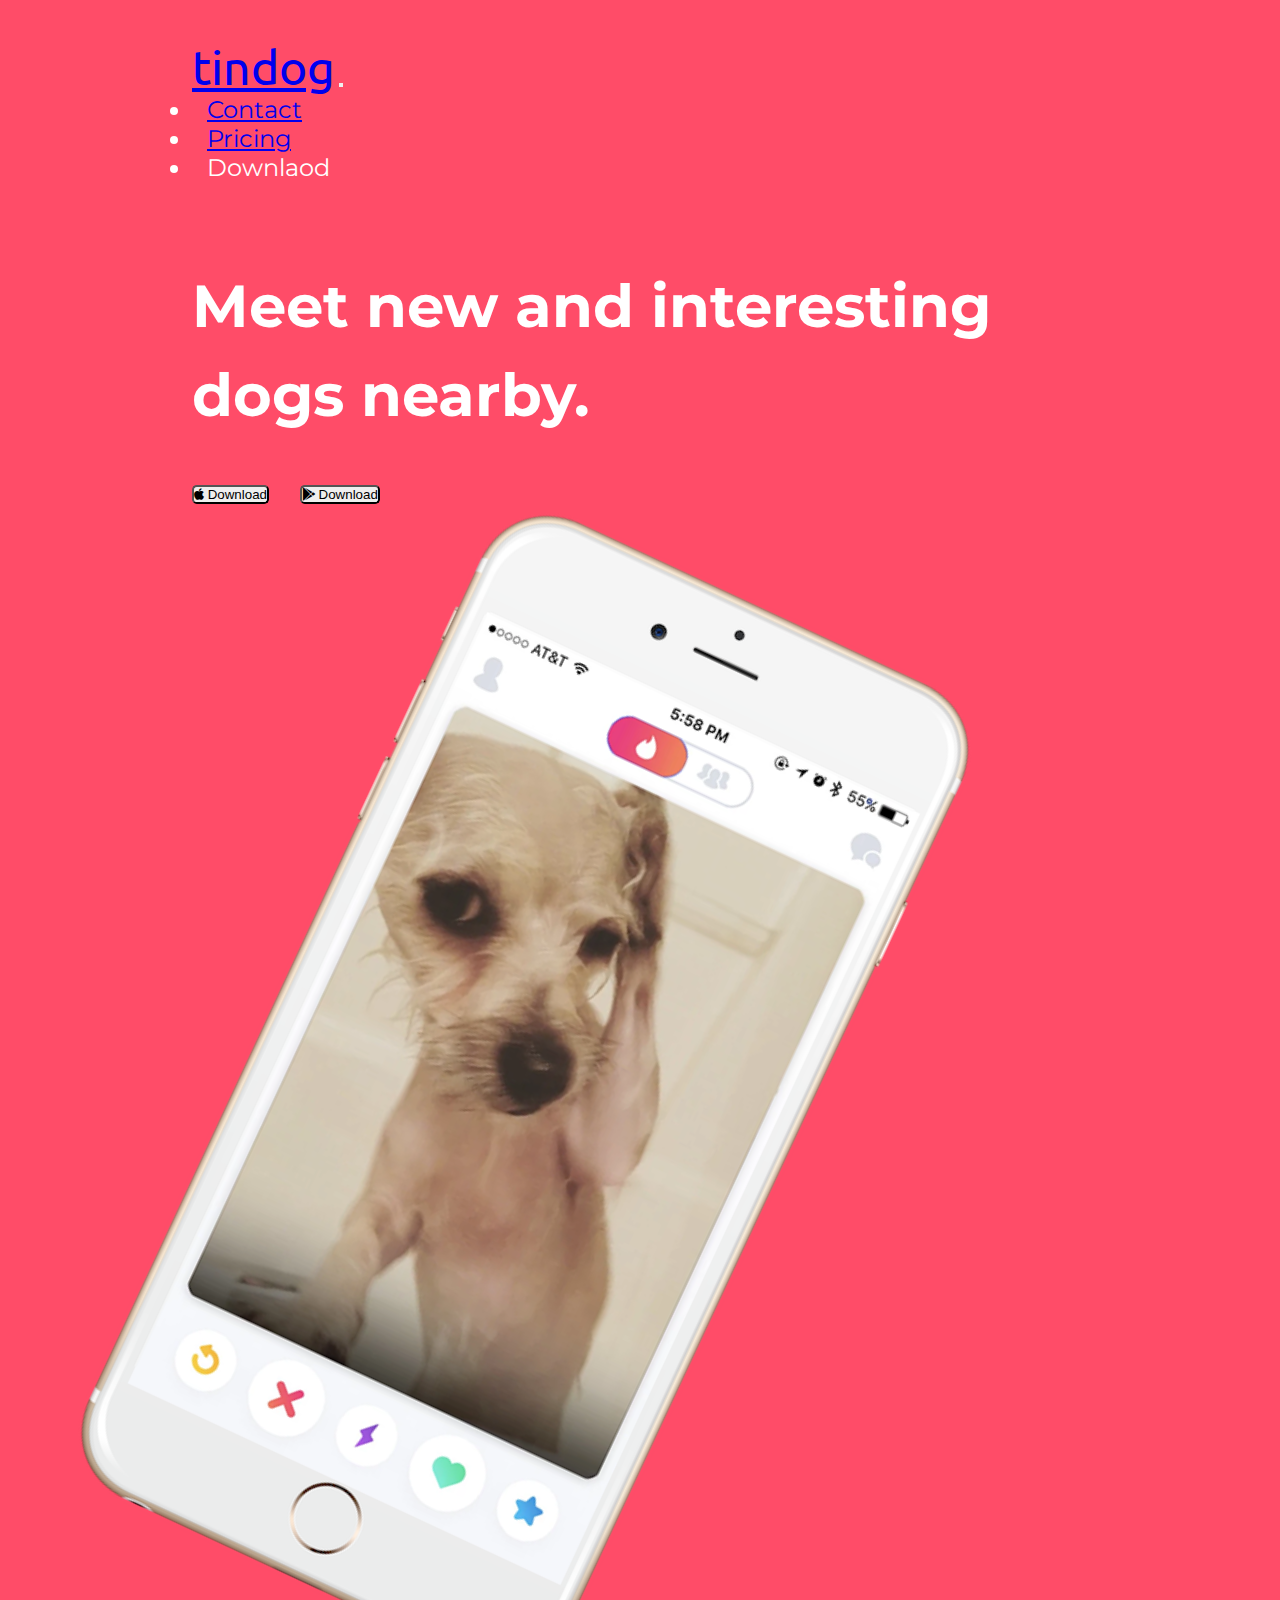
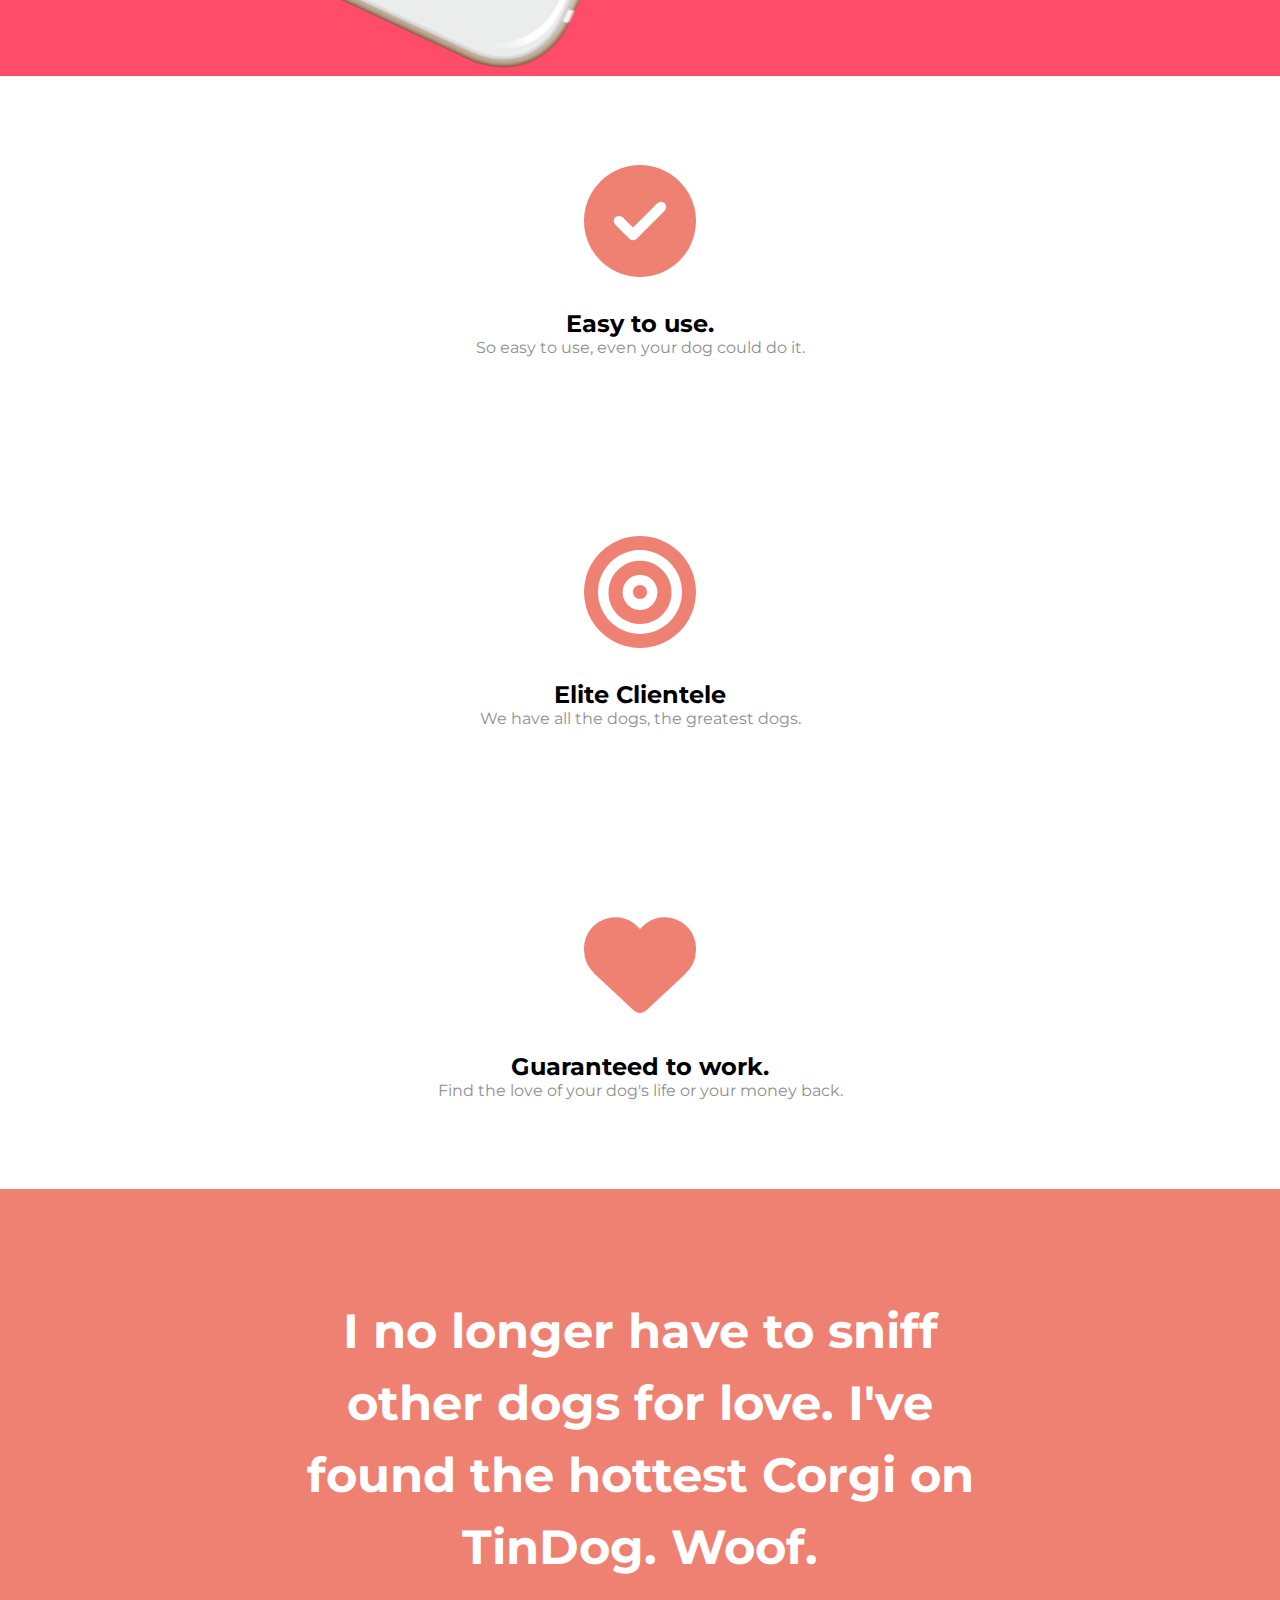
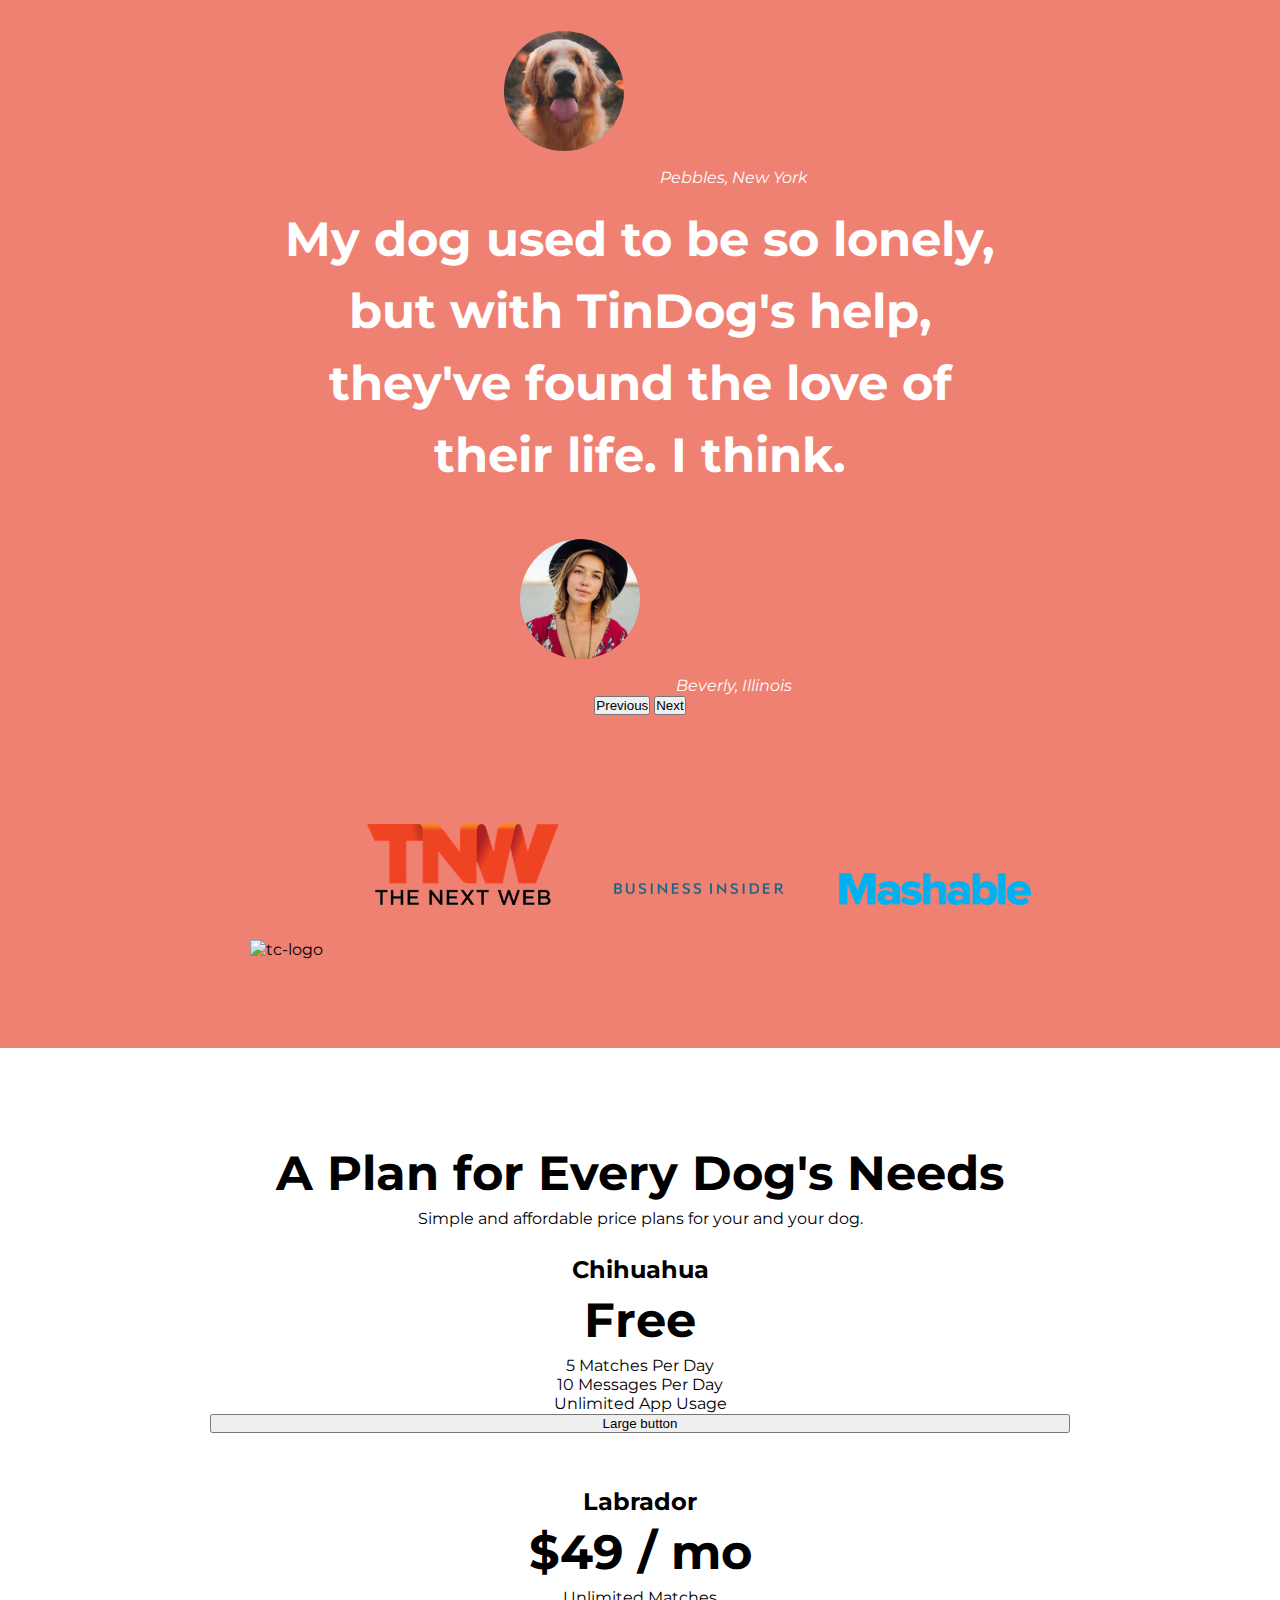
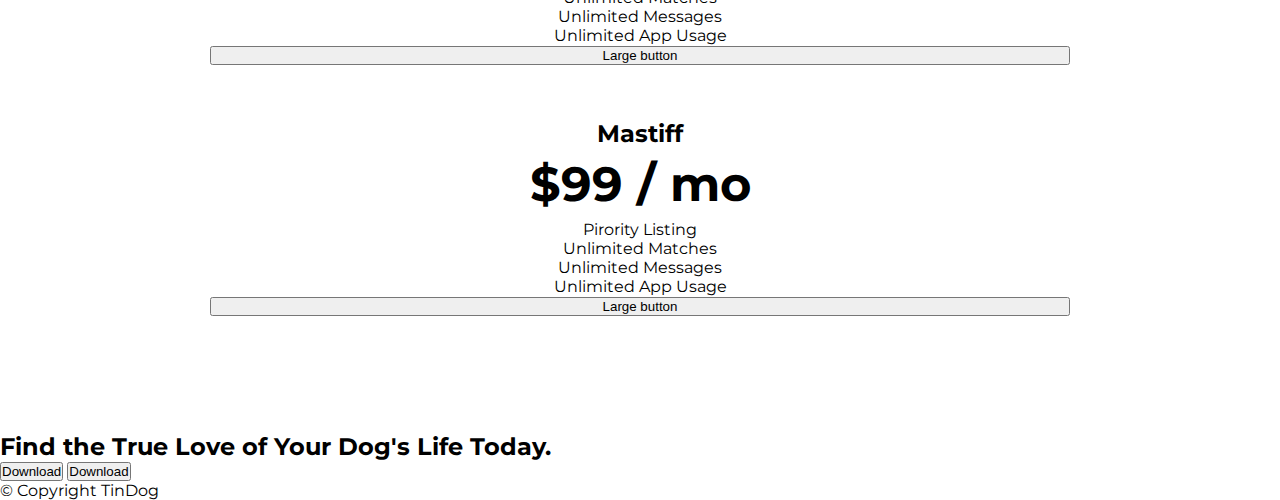
==== commit d3b12454: "pricing section done" ====
--- a/index.html
+++ b/index.html
@@ -2,7 +2,12 @@
 <html>
 
 <head>
-  <meta charset="utf-8">
+
+
+  <!-- Important for Responsiveness -->
+  <meta charset="UTF-8">
+  <meta http-equiv="X-UA-Compatible" content="IE=edge">
+  <meta name="viewport" content="width=device-width, initial-scale=1.0">
 
   <!-- Adding Title -->
   <title>TinDog</title>
@@ -21,7 +26,6 @@
   <!-- Adding Bootstrap -->
   <link href="https://cdn.jsdelivr.net/npm/bootstrap@5.2.3/dist/css/bootstrap.min.css" rel="stylesheet"
     integrity="sha384-rbsA2VBKQhggwzxH7pPCaAqO46MgnOM80zW1RWuH61DGLwZJEdK2Kadq2F9CUG65" crossorigin="anonymous">
-
 
 
   <!-- Adding Font Awesome -->
@@ -133,7 +137,7 @@
   <!-- Testimonials -->
 
   <section id="testimonials">
-    <div id="carouselExampleControls" class="carousel slide" data-bs-ride="carousel" data-bs-interval="3000" >
+    <div id="carouselExampleControls" class="carousel slide" data-bs-ride="carousel" data-bs-interval="3000">
       <div class="carousel-inner">
         <div class="carousel-item active">
           <h2>I no longer have to sniff other dogs for love. I've found the hottest Corgi on TinDog. Woof.</h2>
@@ -182,34 +186,76 @@
   <!-- Pricing -->
 
   <section id="pricing">
-
     <h2>A Plan for Every Dog's Needs</h2>
     <p>Simple and affordable price plans for your and your dog.</p>
 
 
-    <h3>Chihuahua</h3>
-    <h2>Free</h2>
-    <p>5 Matches Per Day</p>
-    <p>10 Messages Per Day</p>
-    <p>Unlimited App Usage</p>
-    <button type="button">Sign Up</button>
-
-
-    <h3>Labrador</h3>
-    <h2>$49 / mo</h2>
-    <p>Unlimited Matches</p>
-    <p>Unlimited Messages</p>
-    <p>Unlimited App Usage</p>
-    <button type="button">Sign Up</button>
-
-
-    <h3>Mastiff</h3>
-    <h2>$99 / mo</h2>
-    <p>Pirority Listing</p>
-    <p>Unlimited Matches</p>
-    <p>Unlimited Messages</p>
-    <p>Unlimited App Usage</p>
-    <button type="button">Sign Up</button>
+    <div class="row">
+      <div class="col-sm-12 col-md-6 col-lg-4 price-plan">
+        <div class="card">
+          <div class="card-header">
+            <h3 class="card-title">Chihuahua</h3>
+          </div>
+          <div class="card-body">
+            <h2>Free</h2>
+            <p>5 Matches Per Day</p>
+            <p>10 Messages Per Day</p>
+            <p>Unlimited App Usage</p>
+            <button type="button" class="btn btn-outline-dark price-button">Large button</button>
+          </div>
+        </div>
+      </div>
+
+      <div class="col-sm-12 col-md-6 col-lg-4 price-plan">
+        <div class="card">
+          <div class="card-header">
+            <h3 class="card-title">Labrador</h3>
+          </div>
+          <div class="card-body">
+
+            <h2>$49 / mo</h2>
+            <p>Unlimited Matches</p>
+            <p>Unlimited Messages</p>
+            <p>Unlimited App Usage</p>
+            <button type="button" class="btn btn-dark price-button">Large button</button>
+           
+
+          </div>
+        </div>
+      </div>
+
+
+      <div class="col-sm-12 col-lg-4 price-plan">
+        <div class="card">
+          <div class="card-header">
+            <h3 class="card-title">Mastiff</h3>
+          </div>
+          <div class="card-body">
+
+            <h2>$99 / mo</h2>
+            <p>Pirority Listing</p>
+            <p>Unlimited Matches</p>
+            <p>Unlimited Messages</p>
+            <p>Unlimited App Usage</p>
+            <button type="button" class="btn btn-dark price-button">Large button</button>
+          </div>
+        </div>
+      </div>
+
+
+
+
+
+
+    </div>
+
+
+
+
+
+
+
+
 
   </section>
 
--- a/css/styles.css
+++ b/css/styles.css
@@ -15,6 +15,17 @@
     font-size: 3.7rem;
     line-height: 1.5;
 
+}
+
+h2 {
+    font-size: 3rem;
+    line-height: 1.5;
+    font-weight: bold;
+}
+
+h3{
+    font-size: 1.5rem;
+    font-weight: bold;
 }
 
 
@@ -64,6 +75,7 @@
     width: 60%;
     transform: rotate(25deg);
     margin-left: 4rem;
+
 }
 
 
@@ -131,4 +143,20 @@
 #press img {
     width: 15%;
     margin: 20px 20px 50px ;
+}
+
+
+
+#pricing {
+    padding: 7% 15%;
+    text-align: center;
+}
+
+.price-button {
+    width: 100%;
+
+}
+
+.price-plan {
+    padding: 3% 2%;
 }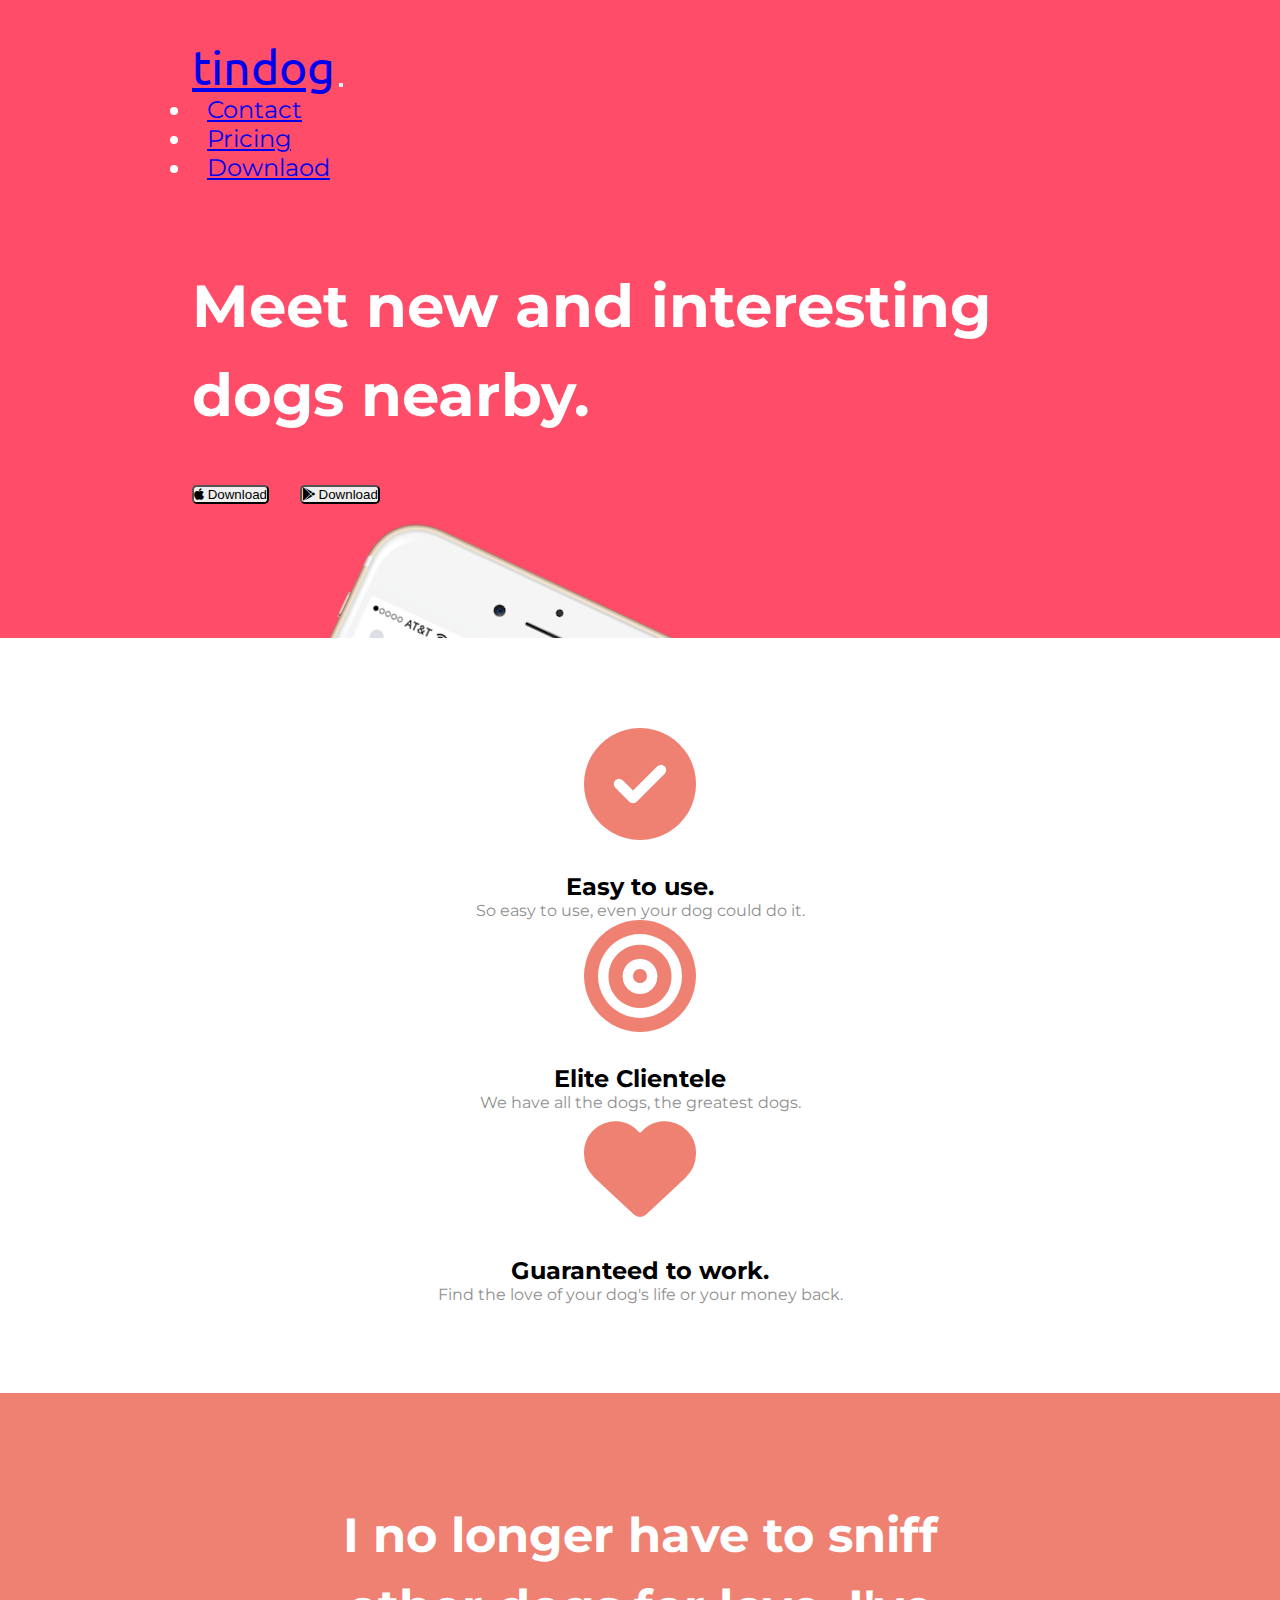
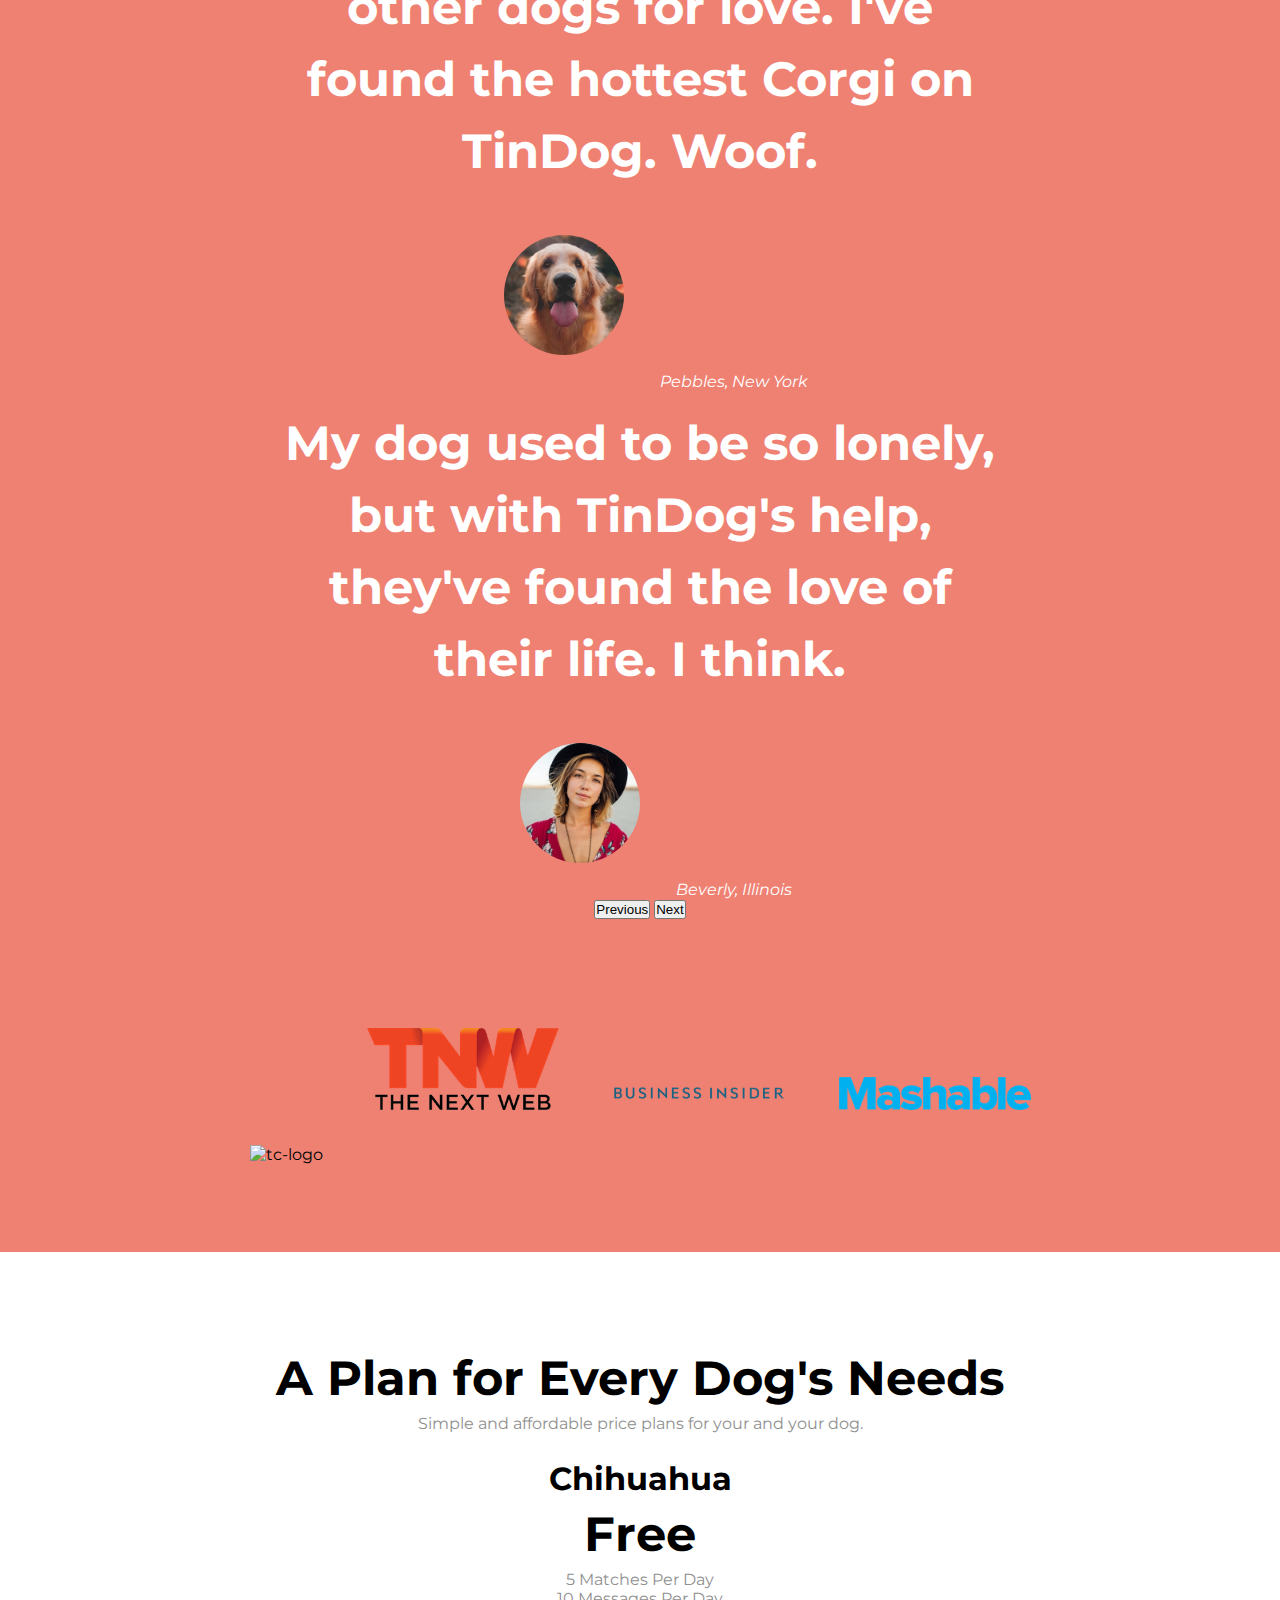
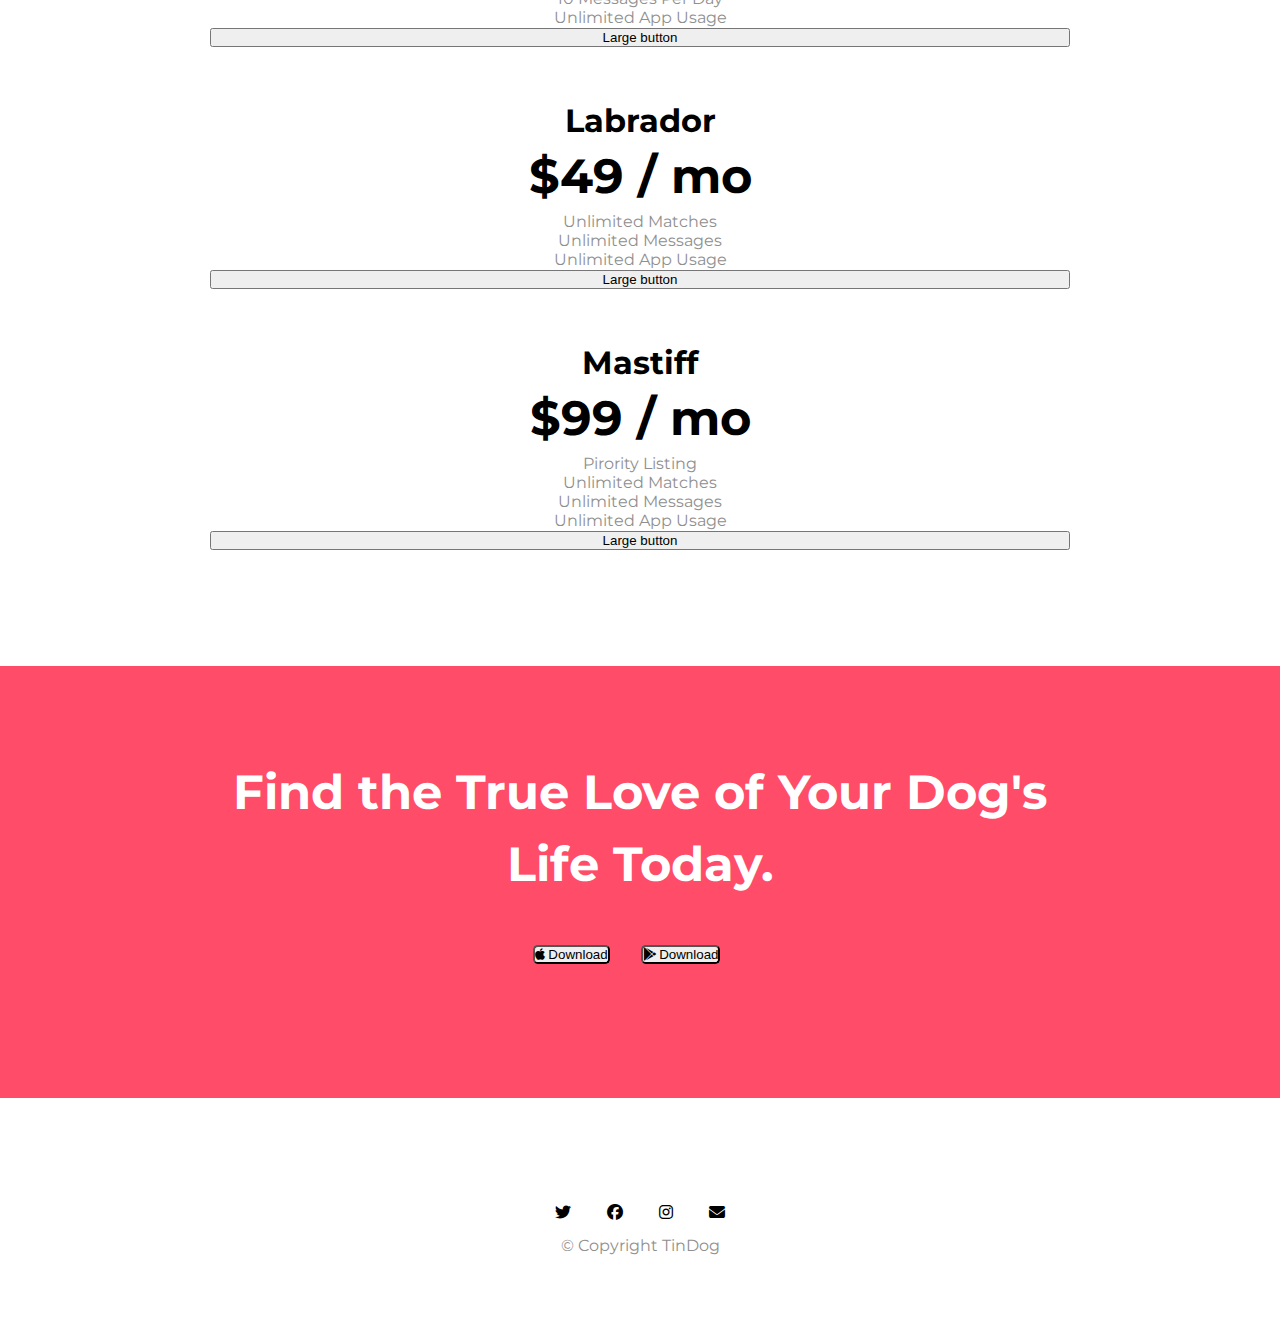
==== commit 37169cca: "Footer Section Complete" ====
--- a/index.html
+++ b/index.html
@@ -60,11 +60,11 @@
                 <a class="nav-link" aria-current="page" href="#">Contact</a>
               </li>
               <li class="nav-item">
-                <a class="nav-link" href="#">Pricing</a>
+                <a class="nav-link" href="#pricing">Pricing</a>
               </li>
 
               <li class="nav-item">
-                <a class="nav-link">Downlaod</a>
+                <a class="nav-link" href="#cta">Downlaod</a>
               </li>
             </ul>
 
@@ -84,7 +84,7 @@
       <div class="row">
         <div class="col-lg-6 ">
           <div>
-            <h1>Meet new and interesting dogs nearby.</h1>
+            <h1 class="big-heading">Meet new and interesting dogs nearby.</h1>
 
             <button type="button" class="btn btn-dark btn-lg download-button"> <i class="fa-brands fa-apple"></i>
               Download</button>
@@ -218,7 +218,7 @@
             <p>Unlimited Messages</p>
             <p>Unlimited App Usage</p>
             <button type="button" class="btn btn-dark price-button">Large button</button>
-           
+
 
           </div>
         </div>
@@ -264,9 +264,11 @@
 
   <section id="cta">
 
-    <h3>Find the True Love of Your Dog's Life Today.</h3>
-    <button type="button">Download</button>
-    <button type="button">Download</button>
+    <h2 class="cta_heading">Find the True Love of Your Dog's Life Today.</h2>
+    <button type="button" class="btn btn-dark btn-lg download-button"> <i class="fa-brands fa-apple"></i>
+      Download</button>
+    <button type="button" class="btn btn-outline-light download-button btn-lg"> <i class="fa-brands fa-google-play"></i>
+      Download</button>
 
   </section>
 
@@ -274,6 +276,14 @@
   <!-- Footer -->
 
   <footer id="footer">
+
+    <div class="flex-group">
+      <i class="fa-brands fa-twitter"></i>
+      <i class="fa-brands fa-facebook"></i>
+      <i class="fa-brands fa-instagram"></i>
+      <i class="fa-solid fa-envelope"></i>
+
+    </div>
 
     <p>© Copyright TinDog</p>
 
--- a/css/styles.css
+++ b/css/styles.css
@@ -23,15 +23,29 @@
     font-weight: bold;
 }
 
-h3{
-    font-size: 1.5rem;
+h3 {
+    font-size: 2rem;
     font-weight: bold;
 }
 
 
+p {
+    padding: 0 15%;
+    color: #8f8f8f;
+}
+
+
+
+
+
 .container-fluid {
-    padding: 3% 15%;
-}
+    padding: 3% 15% 7%;
+}
+
+
+
+/* All headings */
+
 
 
 #title {
@@ -71,17 +85,27 @@
 
 
 /* Title Image */
-.title-img{
-    width: 60%;
+.title-img {
+
+
     transform: rotate(25deg);
-    margin-left: 4rem;
+    margin-left: .5rem;
+    position: absolute;
+    max-width: 60%;
+    
+
+
+
 
 }
 
 
 
 /* Features Section */
-.feature {
+#features {
+    position: relative;
+   
+    background-color: white;
     padding: 7% 3%;
     text-align: center;
 }
@@ -92,7 +116,7 @@
     padding: 0 0 2rem 0;
 }
 
-.feature i:hover{
+.feature i:hover {
     color: #ff4c68;
 }
 
@@ -101,7 +125,7 @@
     font-weight: 700;
 }
 
-.feature p{
+.feature p {
     padding: 0 15%;
     color: #8f8f8f;
 }
@@ -115,7 +139,7 @@
     text-align: center;
     background-color: #ef8172;
 
-} 
+}
 
 #testimonials h2 {
     line-height: 1.5;
@@ -142,7 +166,7 @@
 
 #press img {
     width: 15%;
-    margin: 20px 20px 50px ;
+    margin: 20px 20px 50px;
 }
 
 
@@ -159,4 +183,67 @@
 
 .price-plan {
     padding: 3% 2%;
+}
+
+
+
+#cta {
+    background-color: #ff4c68;
+    padding: 7% 15%;
+    text-align: center;
+    color: #fff;
+
+}
+
+
+
+
+#footer {
+    background-color: #fff;
+    text-align: center;
+    padding: 7% 15%;
+}
+
+
+#footer i {
+    padding: 1rem 1rem;
+}
+
+
+/* Adding Media Queries for Responsiveness */
+
+@media (max-width:1133px) and (min-width:993px){
+    .title-img {
+    
+            max-width: 30%;
+            padding-left: 4rem;
+    
+        }
+}
+
+
+@media (max-width:992px){
+    .title-img{
+    
+        position: static;
+        transform: rotate(0deg);
+        
+    }
+
+    #title {
+        text-align: center;
+    }
+}
+
+@media (max-width:576px) {
+    h1 {
+        font-size: 2rem;
+    }
+}
+
+@media (max-width:376px) {
+    h2{
+        font-size: 2rem;
+    
+    }
 }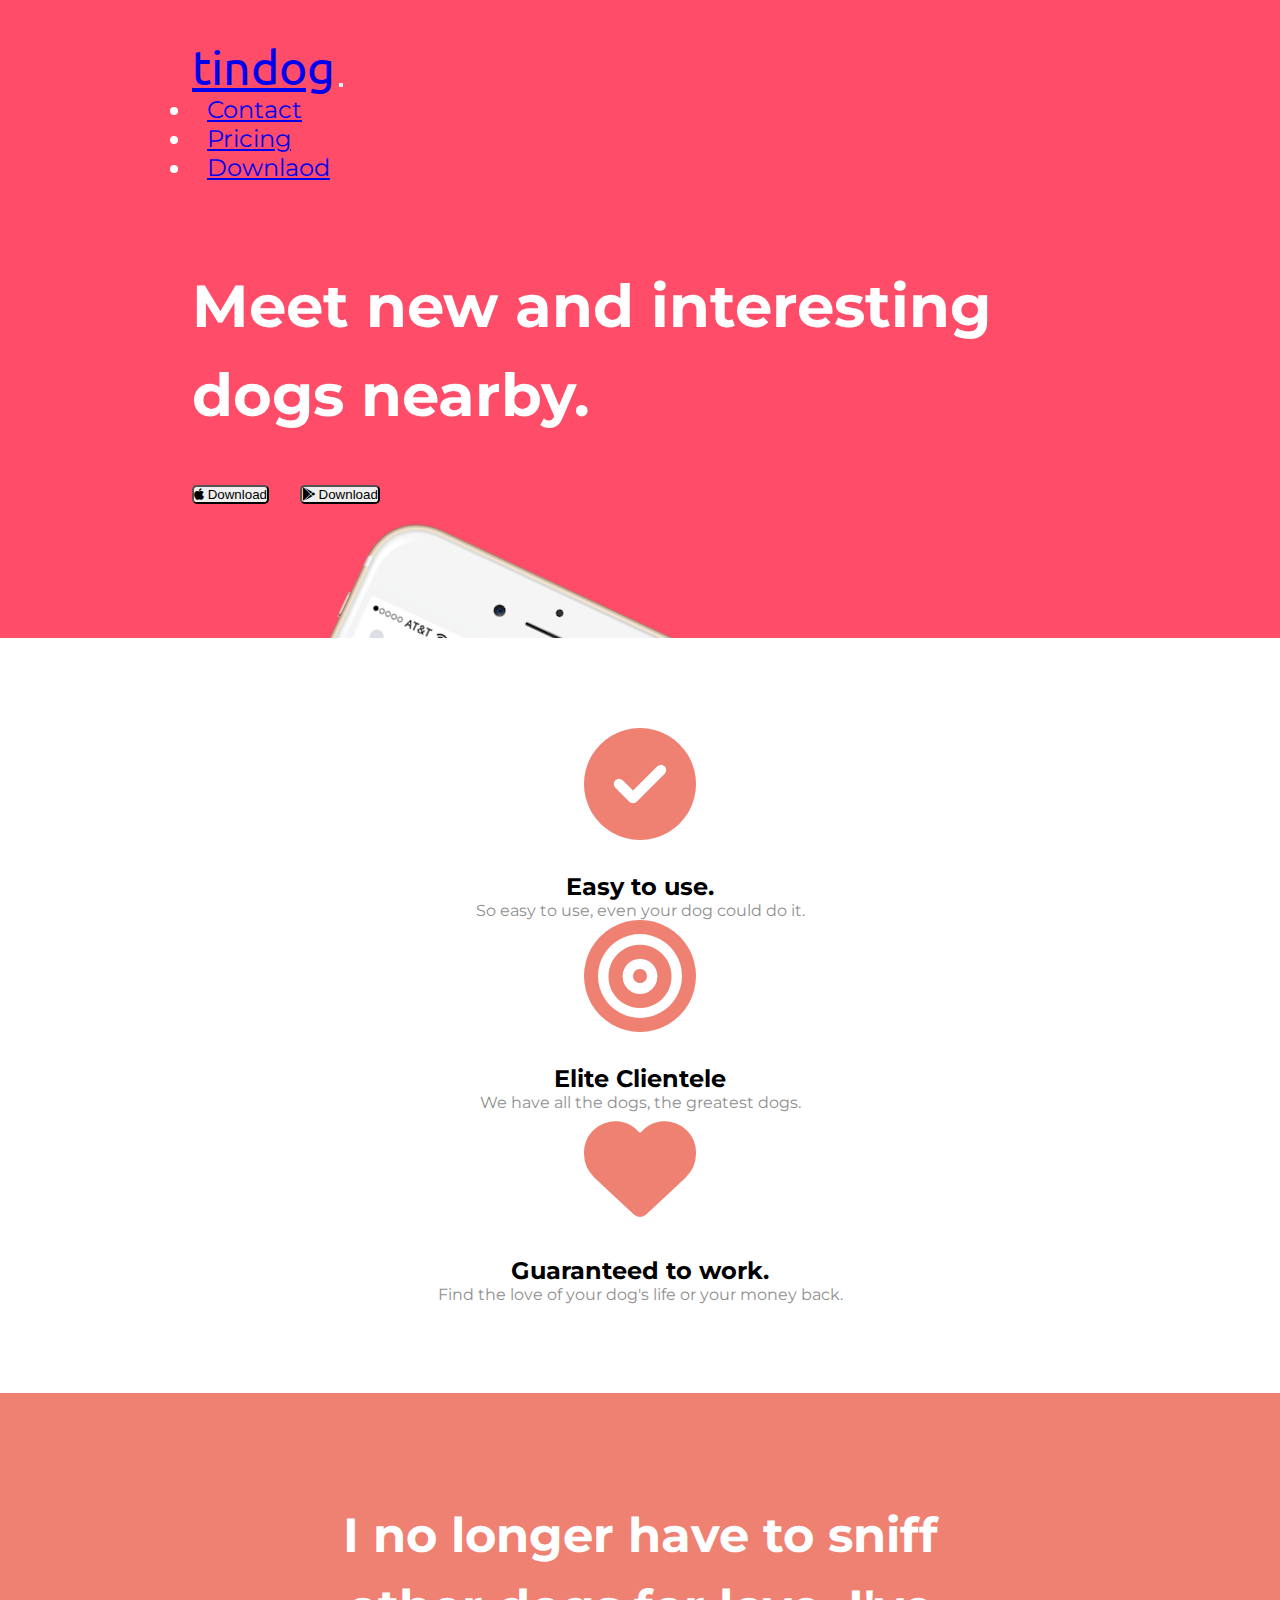
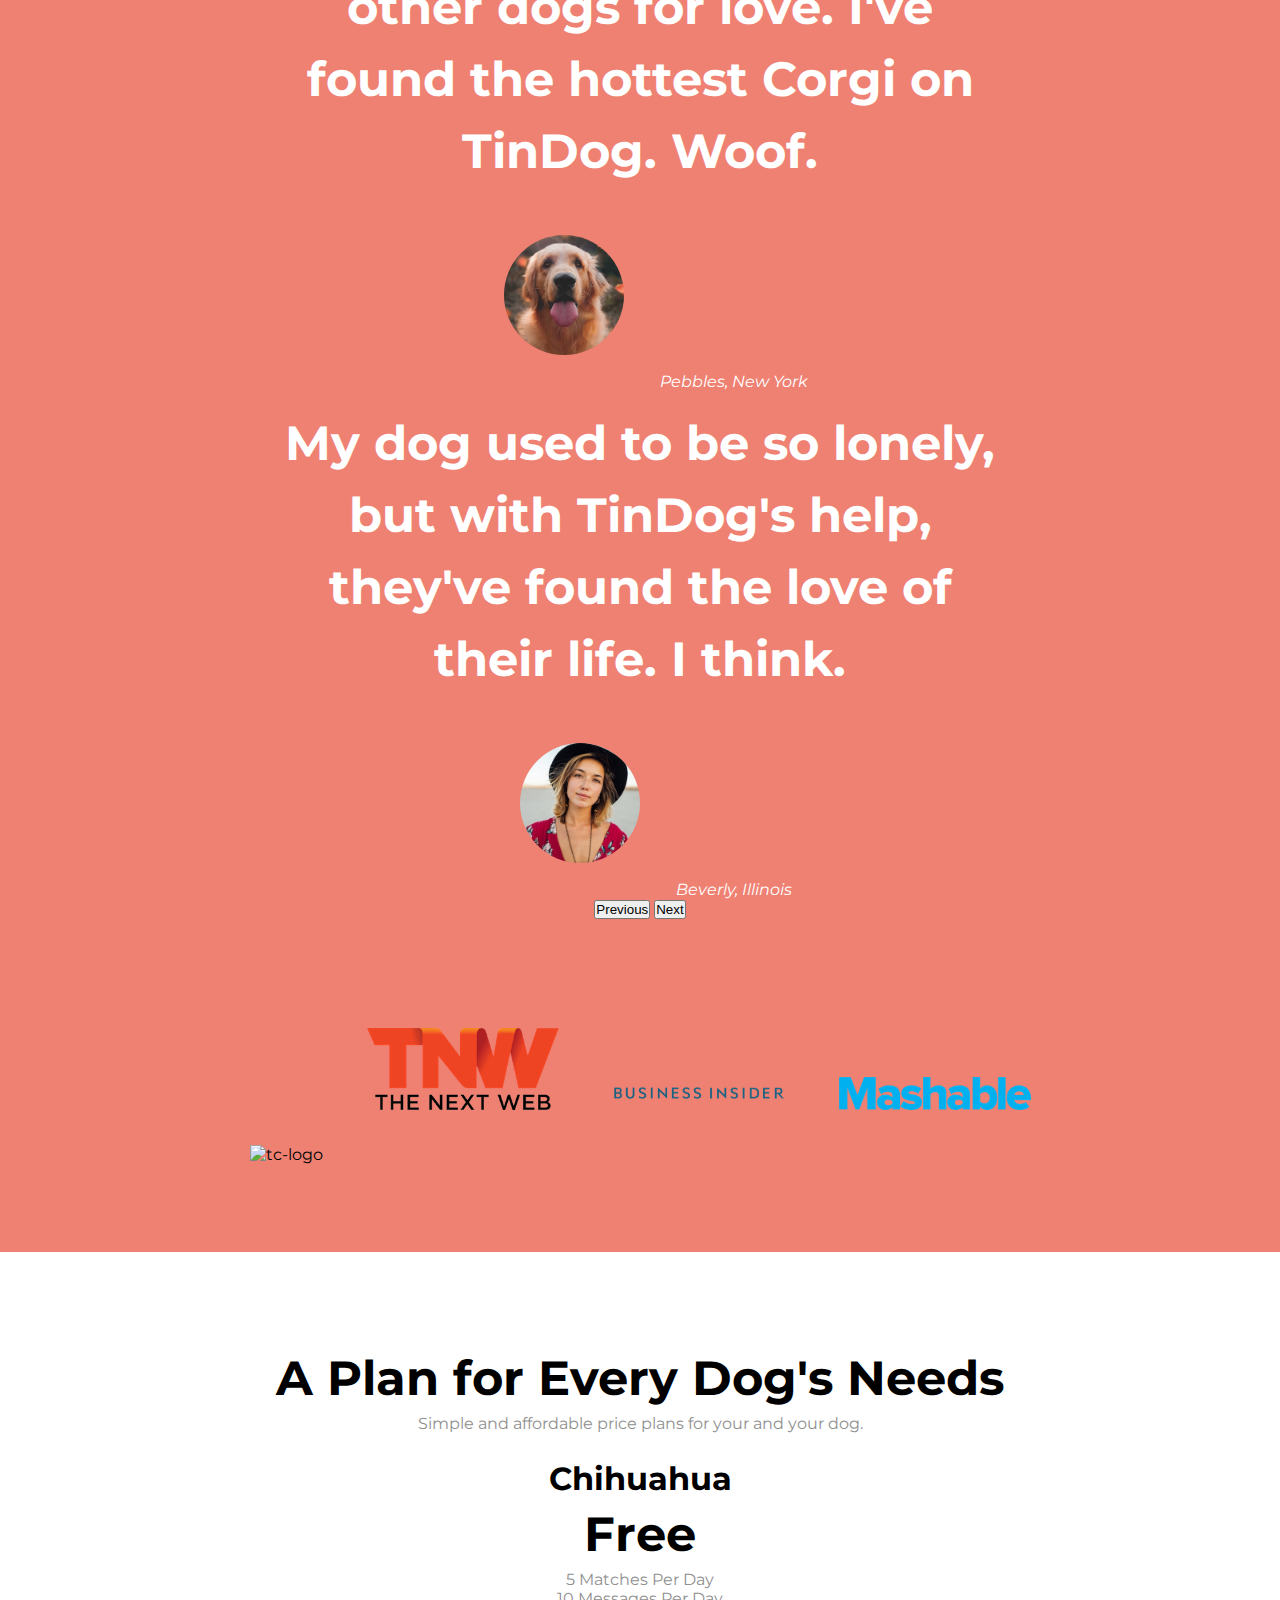
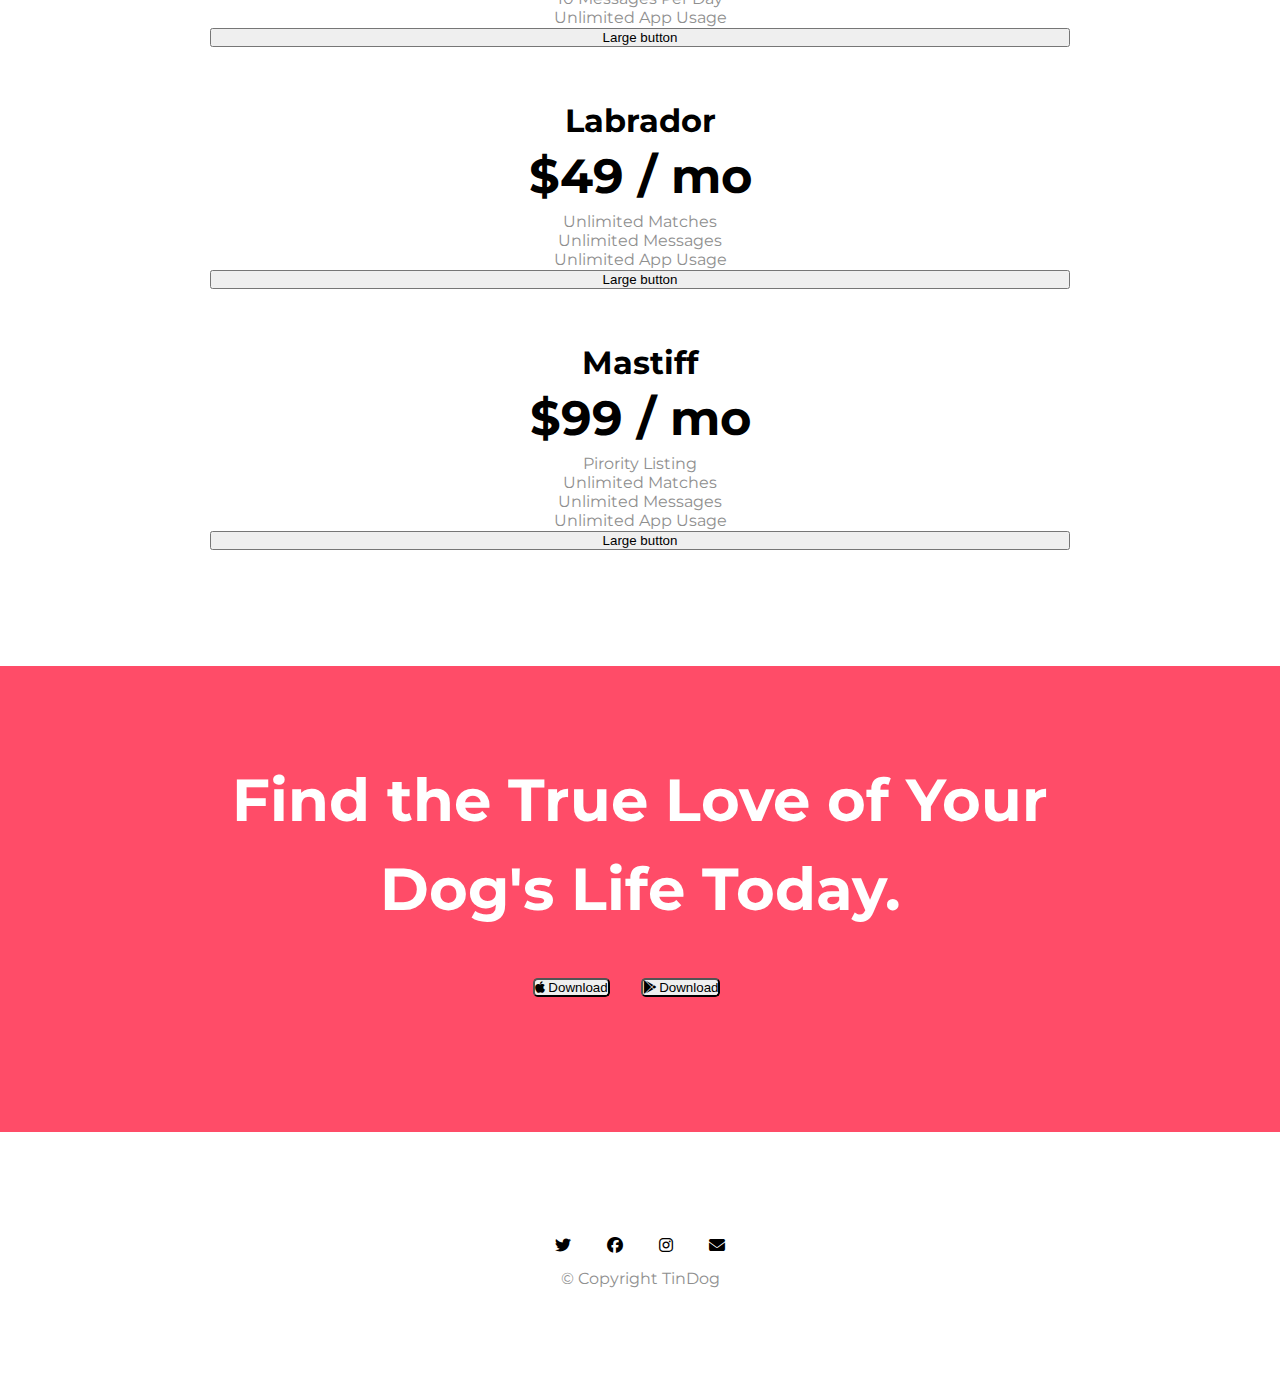
==== commit 85acc9fd: "Final Commits to Site" ====
--- a/index.html
+++ b/index.html
@@ -264,7 +264,7 @@
 
   <section id="cta">
 
-    <h2 class="cta_heading">Find the True Love of Your Dog's Life Today.</h2>
+    <h2 class="big-heading">Find the True Love of Your Dog's Life Today.</h2>
     <button type="button" class="btn btn-dark btn-lg download-button"> <i class="fa-brands fa-apple"></i>
       Download</button>
     <button type="button" class="btn btn-outline-light download-button btn-lg"> <i class="fa-brands fa-google-play"></i>
--- a/css/styles.css
+++ b/css/styles.css
@@ -6,51 +6,56 @@
 
 body {
     font-family: 'Montserrat', sans-serif;
-}
-
-
-h1 {
+    text-align: center;
+}
+
+
+h1,h2,h3,h4,h5,h6{
+    font-family: 'Montserrat', sans-serif;
+    font-weight: bold;
+}
+
+h2 {
+    font-size: 3rem;
+    line-height: 1.5;
+ 
+}
+
+h3 {
+    font-size: 2rem;
+    
+}
+
+
+p {
+    padding: 0 15%;
+    color: #8f8f8f;
+}
+
+
+
+
+
+.container-fluid {
+    padding: 3% 15% 7%;
+}
+
+
+
+/* All headings */
+.big-heading {
     font-family: 'Montserrat', sans-serif;
     font-weight: bold;
     font-size: 3.7rem;
     line-height: 1.5;
-
-}
-
-h2 {
-    font-size: 3rem;
-    line-height: 1.5;
-    font-weight: bold;
-}
-
-h3 {
-    font-size: 2rem;
-    font-weight: bold;
-}
-
-
-p {
-    padding: 0 15%;
-    color: #8f8f8f;
-}
-
-
-
-
-
-.container-fluid {
-    padding: 3% 15% 7%;
-}
-
-
-
-/* All headings */
+}
 
 
 
 #title {
     color: white;
     background-color: #ff4c68;
+    text-align: left;
 }
 
 
@@ -92,7 +97,7 @@
     margin-left: .5rem;
     position: absolute;
     max-width: 60%;
-    
+
 
 
 
@@ -104,10 +109,10 @@
 /* Features Section */
 #features {
     position: relative;
-   
+
     background-color: white;
     padding: 7% 3%;
-    text-align: center;
+   
 }
 
 .feature i {
@@ -136,7 +141,6 @@
 #testimonials {
     padding: 7% 3%;
     color: white;
-    text-align: center;
     background-color: #ef8172;
 
 }
@@ -160,7 +164,7 @@
 #press {
     background-color: #ef8172;
     padding-bottom: 3%;
-    text-align: center;
+ 
 }
 
 
@@ -190,7 +194,6 @@
 #cta {
     background-color: #ff4c68;
     padding: 7% 15%;
-    text-align: center;
     color: #fff;
 
 }
@@ -200,7 +203,6 @@
 
 #footer {
     background-color: #fff;
-    text-align: center;
     padding: 7% 15%;
 }
 
@@ -212,22 +214,22 @@
 
 /* Adding Media Queries for Responsiveness */
 
-@media (max-width:1133px) and (min-width:993px){
+@media (max-width:1133px) and (min-width:993px) {
     .title-img {
-    
-            max-width: 30%;
-            padding-left: 4rem;
-    
-        }
-}
-
-
-@media (max-width:992px){
-    .title-img{
-    
+
+        max-width: 30%;
+        padding-left: 4rem;
+
+    }
+}
+
+
+@media (max-width:992px) {
+    .title-img {
+
         position: static;
         transform: rotate(0deg);
-        
+
     }
 
     #title {
@@ -236,14 +238,14 @@
 }
 
 @media (max-width:576px) {
-    h1 {
+    .big-heading {
+        font-size: 2.5rem;
+    }
+}
+
+@media (max-width:376px) {
+    h2 {
         font-size: 2rem;
-    }
-}
-
-@media (max-width:376px) {
-    h2{
-        font-size: 2rem;
-    
+
     }
 }